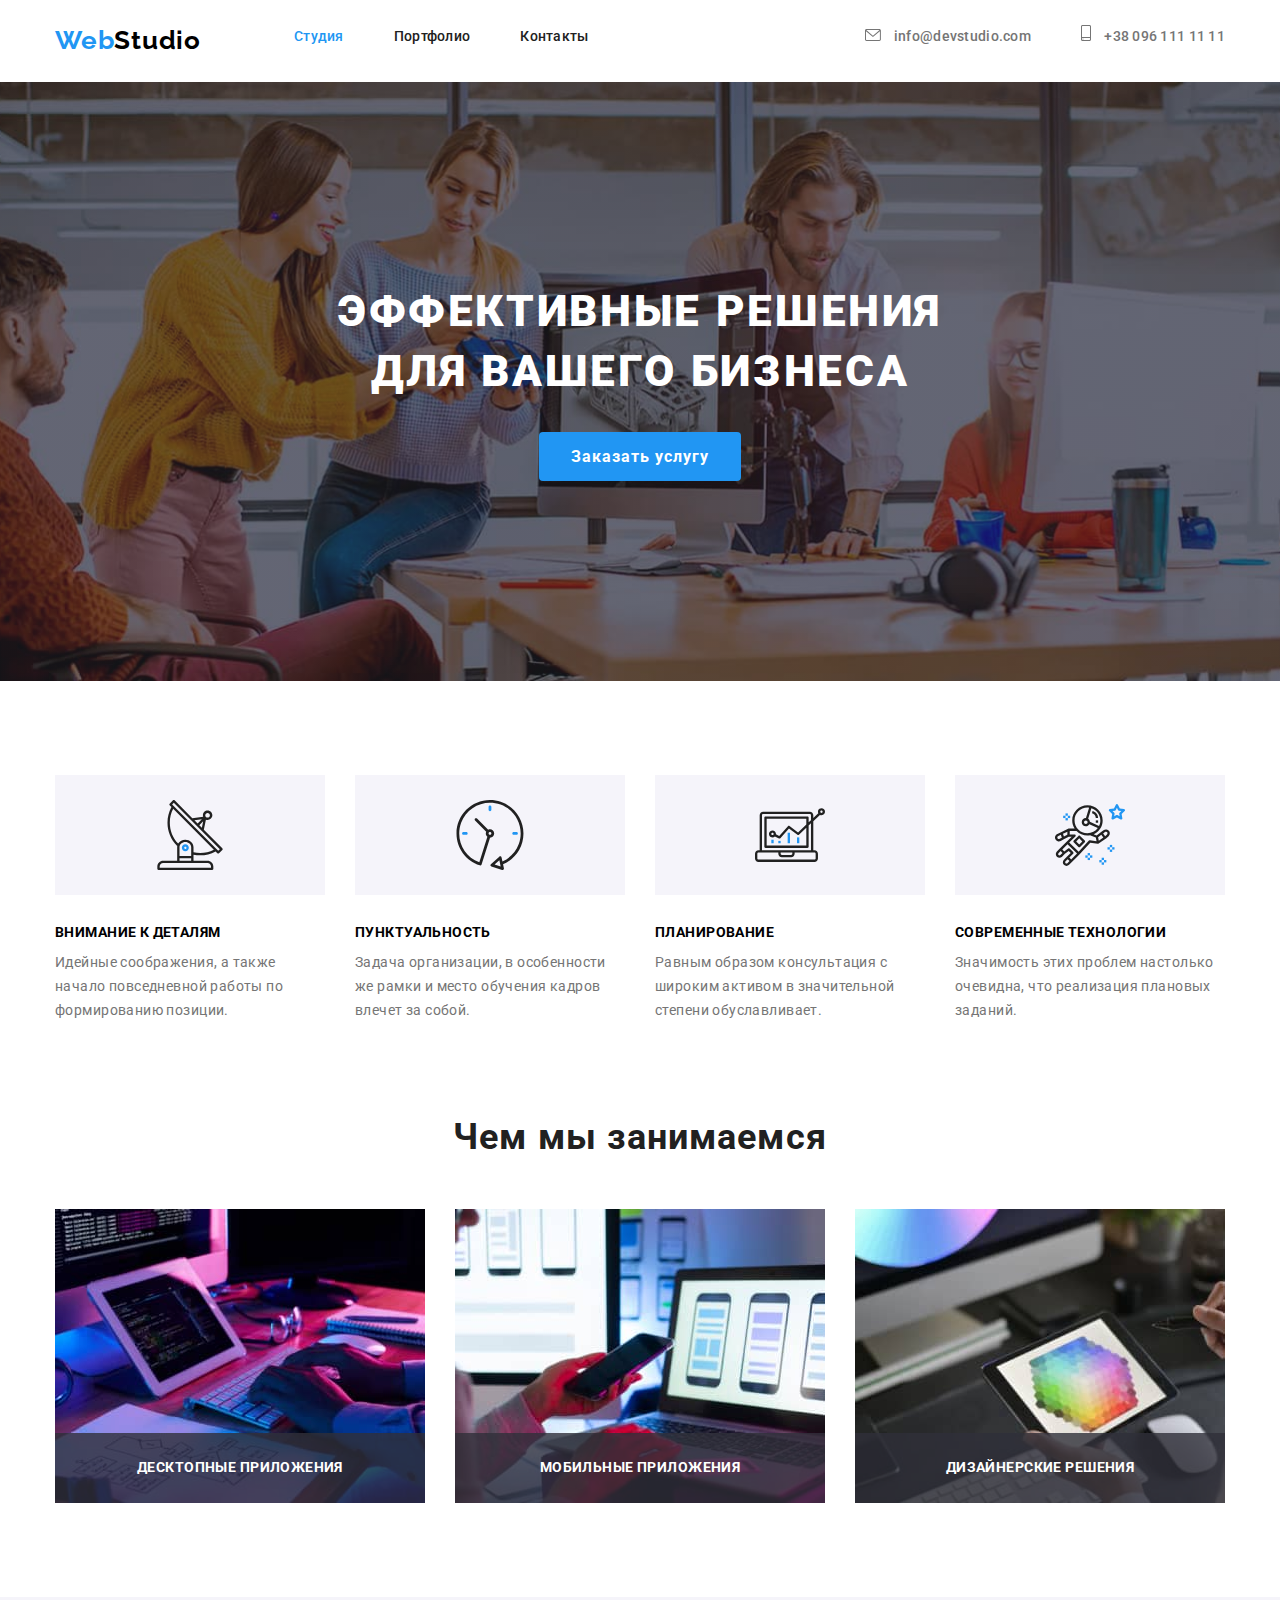
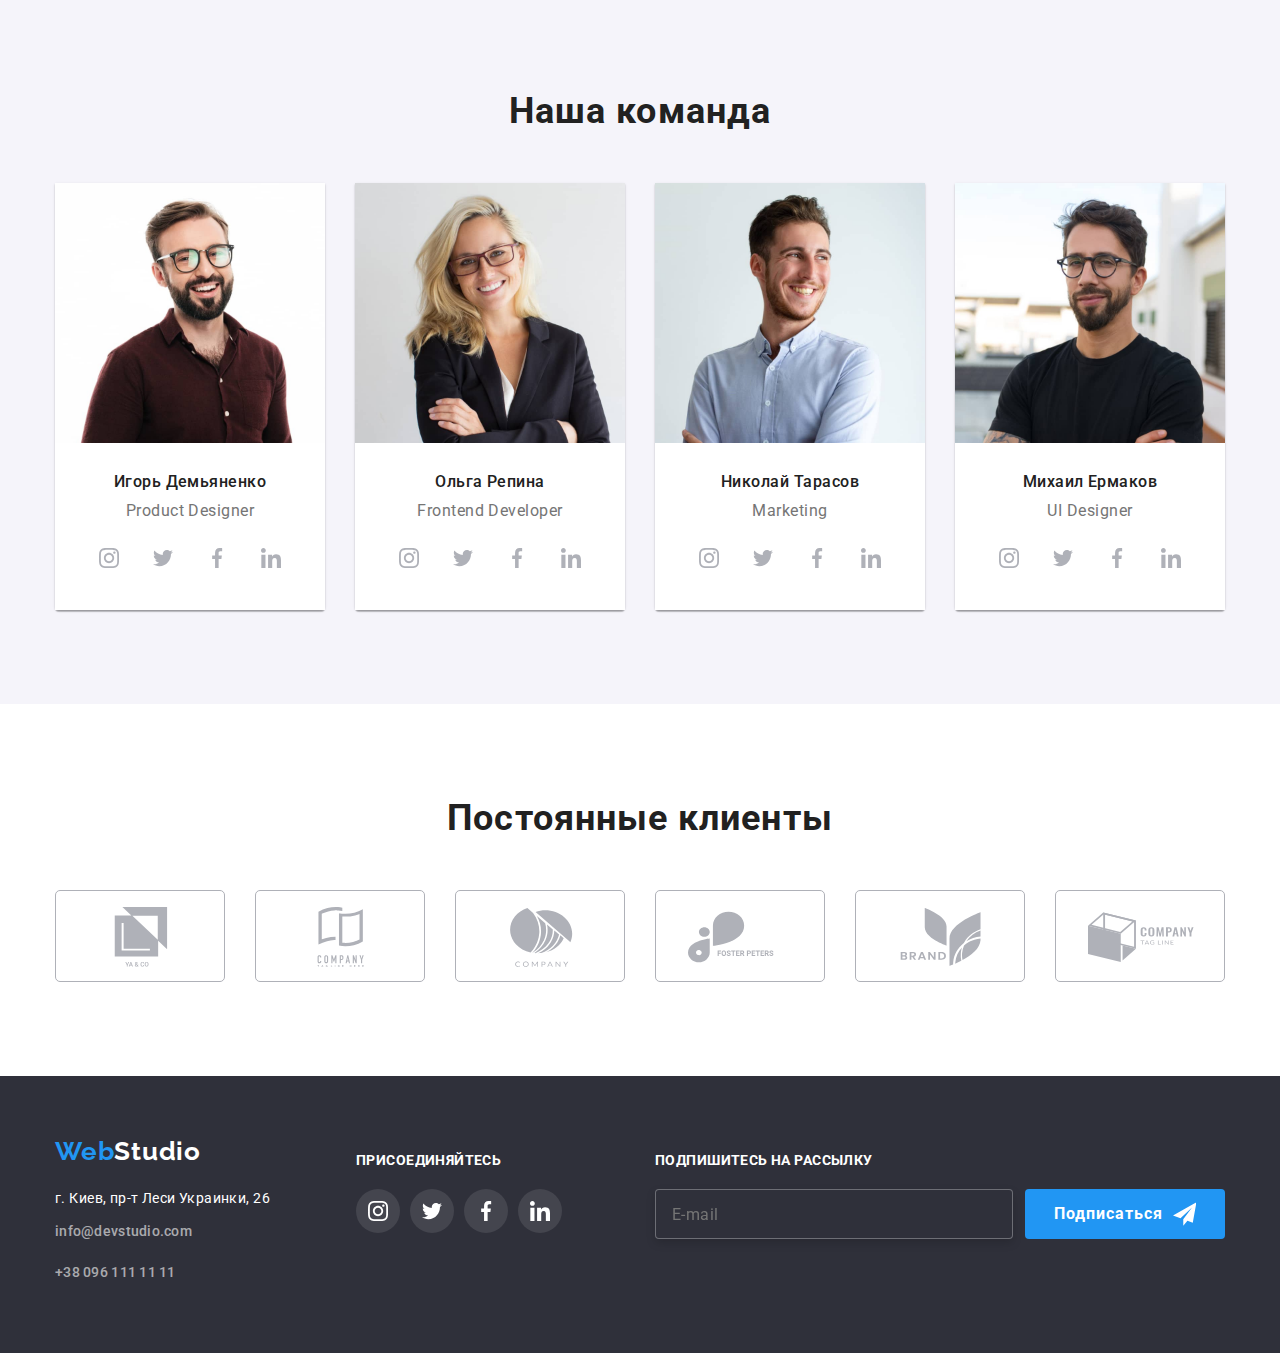
==== index.html @ 0e611347 "start" ====
<!DOCTYPE html>
<html lang="ru">
  <head>
    <meta charset="UTF-8" />
    <meta http-equiv="X-UA-Compatible" content="IE=edge" />
    <meta name="viewport" content="width=device-width, initial-scale=1.0" />
    <link rel="preconnect" href="https://fonts.googleapis.com" />
    <link rel="preconnect" href="https://fonts.gstatic.com" crossorigin />
    <link
      href="https://fonts.googleapis.com/css2?family=Raleway:wght@700&family=Roboto:wght@400;500;700;900&display=swap"
      rel="stylesheet"
    />
    <title>Главная</title>
    <link
      rel="stylesheet"
      href="https://cdnjs.cloudflare.com/ajax/libs/modern-normalize/1.0.0/modern-normalize.min.css"
    />
    <link rel="stylesheet" href="./css/styles.css" />
  </head>
  <body class="body">
    <header class="header">
      <div class="container header_container">
        <a class="logo" lang="en" href="./index.html"
          ><span class="blue_logo">Web</span>Studio</a
        >

        <nav>
          <!-- Навигация -->
          <ul class="site_nav list">
            <li class="header_item">
              <a href="./index.html" class="link current">Студия</a>
            </li>
            <li class="header_item">
              <a href="./portfolio.html" class="link">Портфолио</a>
            </li>
            <li class="header_item"><a href="" class="link">Контакты</a></li>
          </ul>
        </nav>
        <div class="header_contacts">
          <ul class="site_nav list">
            <li class="header_mail">
              <a href="mailto:info@devstudio.com" class="link contacts_center">
                <svg class="header_mail_icon">
                  <use href="./images/sprite.svg#icon-mail"></use>
                </svg>
                info@devstudio.com</a
              >
            </li>
            <li class="header_tel">
              <a href="tel:+380961111111" class="link contacts_center">
                <svg class="header_tel_icon">
                  <use href="./images/sprite.svg#icon-tel"></use>
                </svg>
                +38 096 111 11 11</a
              >
            </li>
          </ul>
        </div>
      </div>
    </header>
    <main>
      <!-- Герой  -->

      <section class="hero">
        <div class="container hero_container">
          <h1 class="hero_header">Эффективные решения для вашего бизнеса</h1>
          <button type="button" class="button" data-modal-open>
            Заказать услугу
          </button>
        </div>
      </section>

      <!-- Особенности  -->

      <section class="features">
        <div class="container">
          <h2 class="visually-hidden">Особенности</h2>
          <ul class="list feautures_list">
            <li class="feautures_item">
              <div class="feauture_icon_container">
                <svg class="feauture_icon">
                  <use href="./images/sprite.svg#icon-antenna-1"></use>
                </svg>
              </div>
              <h3 class="header3 features_header">Внимание к деталям</h3>
              <p class="features_desc">
                Идейные соображения, а также начало повседневной работы по
                формированию позиции.
              </p>
            </li>
            <li class="feautures_item">
              <div class="feauture_icon_container">
                <svg class="feauture_icon">
                  <use href="./images/sprite.svg#icon-clock-1"></use>
                </svg>
              </div>
              <h3 class="header3 features_header">Пунктуальность</h3>
              <p class="features_desc">
                Задача организации, в особенности же рамки и место обучения
                кадров влечет за собой.
              </p>
            </li>
            <li class="feautures_item">
              <div class="feauture_icon_container">
                <svg class="feauture_icon">
                  <use href="./images/sprite.svg#icon-diagram-1"></use>
                </svg>
              </div>
              <h3 class="header3 features_header">Планирование</h3>
              <p class="features_desc">
                Равным образом консультация с широким активом в значительной
                степени обуславливает.
              </p>
            </li>
            <li class="feautures_item">
              <div class="feauture_icon_container">
                <svg class="feauture_icon">
                  <use href="./images/sprite.svg#icon-astronaut-1"></use>
                </svg>
              </div>
              <h3 class="header3 features_header">Современные технологии</h3>
              <p class="features_desc">
                Значимость этих проблем настолько очевидна, что реализация
                плановых заданий.
              </p>
            </li>
          </ul>
        </div>
      </section>

      <!-- Услуги  -->

      <section class="services">
        <div class="container">
          <h2 class="header2">Чем мы занимаемся</h2>
          <ul class="list services_list">
            <li class="services_item">
              <img
                src="./images/service01.jpg"
                alt="Услуга 1"
                width="370"
                height="294"
              />
              <div class="service_block">
                <p class="header3">Десктопные приложения</p>
              </div>
            </li>
            <li class="services_item">
              <img
                src="./images/service02.jpg"
                alt="Услуга 2"
                width="370"
                height="294"
              />
              <div class="service_block">
                <p class="header3">Мобильные приложения</p>
              </div>
            </li>
            <li class="services_item">
              <img
                src="./images/service03.jpg"
                alt="Услуга 3"
                width="370"
                height="294"
              />
              <div class="service_block">
                <p class="header3">Дизайнерские решения</p>
              </div>
            </li>
          </ul>
        </div>
      </section>

      <!-- Команда  -->

      <section class="team">
        <div class="container team_section">
          <h2 class="header2">Наша команда</h2>
          <ul class="list team_list">
            <li class="team_list_item">
              <img
                src="./images/teamate01.jpg"
                alt="Teamate 1"
                width="270"
                height="260"
              />
              <div class="team_text">
                <h3 class="team_header">Игорь Демьяненко</h3>
                <p class="team_position">Product Designer</p>
                <ul class="social_list list">
                  <li class="social_item">
                    <a href="" class="social_link link">
                      <svg class="social_icon">
                        <use href="./images/sprite.svg#icon-instagram"></use>
                      </svg>
                    </a>
                  </li>
                  <li class="social_item">
                    <a href="" class="social_link link">
                      <svg class="social_icon">
                        <use href="./images/sprite.svg#icon-twitter"></use>
                      </svg>
                    </a>
                  </li>
                  <li class="social_item">
                    <a href="" class="social_link link">
                      <svg class="social_icon">
                        <use href="./images/sprite.svg#icon-facebook"></use>
                      </svg>
                    </a>
                  </li>
                  <li class="social_item">
                    <a href="" class="social_link link">
                      <svg class="social_icon">
                        <use href="./images/sprite.svg#icon-linkedin"></use>
                      </svg>
                    </a>
                  </li>
                </ul>
              </div>
            </li>
            <li class="team_list_item">
              <img
                src="./images/teamate02.jpg"
                alt="Teamate 2"
                width="270"
                height="260"
              />
              <div class="team_text">
                <h3 class="team_header">Ольга Репина</h3>
                <p class="team_position">Frontend Developer</p>
                <ul class="social_list list">
                  <li class="social_item">
                    <a href="" class="social_link link">
                      <svg class="social_icon">
                        <use href="./images/sprite.svg#icon-instagram"></use>
                      </svg>
                    </a>
                  </li>
                  <li class="social_item">
                    <a href="" class="social_link link">
                      <svg class="social_icon">
                        <use href="./images/sprite.svg#icon-twitter"></use>
                      </svg>
                    </a>
                  </li>
                  <li class="social_item">
                    <a href="" class="social_link link">
                      <svg class="social_icon">
                        <use href="./images/sprite.svg#icon-facebook"></use>
                      </svg>
                    </a>
                  </li>
                  <li class="social_item">
                    <a href="" class="social_link link">
                      <svg class="social_icon">
                        <use href="./images/sprite.svg#icon-linkedin"></use>
                      </svg>
                    </a>
                  </li>
                </ul>
              </div>
            </li>
            <li class="team_list_item">
              <img
                src="./images/teamate03.jpg"
                alt="Teamate 3"
                width="270"
                height="260"
              />
              <div class="team_text">
                <h3 class="team_header">Николай Тарасов</h3>
                <p class="team_position">Marketing</p>
                <ul class="social_list list">
                  <li class="social_item">
                    <a href="" class="social_link link">
                      <svg class="social_icon">
                        <use href="./images/sprite.svg#icon-instagram"></use>
                      </svg>
                    </a>
                  </li>
                  <li class="social_item">
                    <a href="" class="social_link link">
                      <svg class="social_icon">
                        <use href="./images/sprite.svg#icon-twitter"></use>
                      </svg>
                    </a>
                  </li>
                  <li class="social_item">
                    <a href="" class="social_link link">
                      <svg class="social_icon">
                        <use href="./images/sprite.svg#icon-facebook"></use>
                      </svg>
                    </a>
                  </li>
                  <li class="social_item">
                    <a href="" class="social_link link">
                      <svg class="social_icon">
                        <use href="./images/sprite.svg#icon-linkedin"></use>
                      </svg>
                    </a>
                  </li>
                </ul>
              </div>
            </li>
            <li class="team_list_item">
              <img
                src="./images/teamate04.jpg"
                alt="Teamate 4"
                width="270"
                height="260"
              />
              <div class="team_text">
                <h3 class="team_header">Михаил Ермаков</h3>
                <p class="team_position">UI Designer</p>
                <ul class="social_list list">
                  <li class="social_item">
                    <a href="" class="social_link link">
                      <svg class="social_icon">
                        <use href="./images/sprite.svg#icon-instagram"></use>
                      </svg>
                    </a>
                  </li>
                  <li class="social_item">
                    <a href="" class="social_link link">
                      <svg class="social_icon">
                        <use href="./images/sprite.svg#icon-twitter"></use>
                      </svg>
                    </a>
                  </li>
                  <li class="social_item">
                    <a href="" class="social_link link">
                      <svg class="social_icon">
                        <use href="./images/sprite.svg#icon-facebook"></use>
                      </svg>
                    </a>
                  </li>
                  <li class="social_item">
                    <a href="" class="social_link link">
                      <svg class="social_icon">
                        <use href="./images/sprite.svg#icon-linkedin"></use>
                      </svg>
                    </a>
                  </li>
                </ul>
              </div>
            </li>
          </ul>
        </div>
      </section>

      <!-- Постоянные клиенты  -->

      <section class="clients">
        <div class="container">
          <h2 class="header2">Постоянные клиенты</h2>
          <ul class="list clients_list">
            <li class="clients_item">
              <button class="client_button" type="button">
                <svg class="client_icon" width="106px" height="60px">
                  <use href="./images/sprite.svg#icon-company01"></use>
                </svg>
              </button>
            </li>
            <li class="clients_item">
              <button class="client_button">
                <svg class="client_icon" width="106px" height="60px">
                  <use href="./images/sprite.svg#icon-company02"></use>
                </svg>
              </button>
            </li>
            <li class="clients_item">
              <button class="client_button">
                <svg class="client_icon" width="106px" height="60px">
                  <use href="./images/sprite.svg#icon-company03"></use>
                </svg>
              </button>
            </li>
            <li class="clients_item">
              <button class="client_button">
                <svg class="client_icon" width="106px" height="60px">
                  <use href="./images/sprite.svg#icon-company04"></use>
                </svg>
              </button>
            </li>
            <li class="clients_item">
              <button class="client_button">
                <svg class="client_icon" width="106px" height="60px">
                  <use href="./images/sprite.svg#icon-company05"></use>
                </svg>
              </button>
            </li>
            <li class="clients_item">
              <button class="client_button">
                <svg class="client_icon" width="106px" height="60px">
                  <use href="./images/sprite.svg#icon-company06"></use>
                </svg>
              </button>
            </li>
          </ul>
        </div>
      </section>
    </main>

    <!-- Подвал -->

    <footer class="site_footer">
      <div class="container">
        <div class="footer_contacts">
          <a class="logo" lang="en" href="./index.html"
            ><span class="blue_logo">Web</span>Studio</a
          >
          <address>
            <p class="address">г. Киев, пр-т Леси Украинки, 26</p>
          </address>
          <ul class="site_nav list footer_contacts">
            <li class="footer_contacts_item">
              <a href="mailto:info@devstudio.com" class="link"
                >info@devstudio.com</a
              >
            </li>
            <li>
              <a href="tel:+380961111111" class="link">+38 096 111 11 11</a>
            </li>
          </ul>
        </div>
        <div class="social_footer">
          <p class="header3">присоединяйтесь</p>
          <ul class="social_list list">
            <li class="social_item">
              <a href="" class="social_link link">
                <svg class="social_icon">
                  <use href="./images/sprite.svg#icon-instagram"></use>
                </svg>
              </a>
            </li>
            <li class="social_item">
              <a href="" class="social_link link">
                <svg class="social_icon">
                  <use href="./images/sprite.svg#icon-twitter"></use>
                </svg>
              </a>
            </li>
            <li class="social_item">
              <a href="" class="social_link link">
                <svg class="social_icon">
                  <use href="./images/sprite.svg#icon-facebook"></use>
                </svg>
              </a>
            </li>
            <li class="social_item">
              <a href="" class="social_link link">
                <svg class="social_icon">
                  <use href="./images/sprite.svg#icon-linkedin"></use>
                </svg>
              </a>
            </li>
          </ul>
        </div>
        <div class="subscribe">
          <p class="header3">Подпишитесь на рассылку</p>
          <form class="subscribe_mail">
            <label for="subscribe_mail"></label>
            <input
              class="subscribe_input"
              type="email"
              name="email"
              id="subscribe_mail"
              placeholder="E-mail"
            />
            <button type="submit" class="button subscribe_button">
              Подписаться
              <svg class="subscribe_mail_icon">
                <use href="./images/sprite.svg#icon-send"></use>
              </svg>
            </button>
          </form>
        </div>
      </div>
    </footer>
    <div class="backdrop is-hidden" data-modal>
      <div class="modal">
        <button type="button" class="modal_close" data-modal-close>
          <svg class="modal_close_icon">
            <use href="./images/sprite.svg#icon-close"></use>
          </svg>
        </button>
        <p class="order_form_header">Оставьте свои данные, мы вам перезвоним</p>
        <form action="#" class="order_form">
          <label>
            <p class="order_input_text">Иия</p>
            <span class="input_wrapper">
              <input type="text" name="user_name" class="form_input" />
              <svg class="input_icon">
                <use href="./images/sprite.svg#icon-user-name"></use>
              </svg>
            </span>
          </label>
          <label>
            <p class="order_input_text">Телефон</p>
            <span class="input_wrapper">
              <input type="tel" name="user_tel" class="form_input" />
              <svg class="input_icon">
                <use href="./images/sprite.svg#icon-user-tel"></use>
              </svg>
            </span>
          </label>
          <label>
            <p class="order_input_text">Почта</p>
            <span class="input_wrapper">
              <input type="email" name="user_mail" class="form_input" />
              <svg class="input_icon">
                <use href="./images/sprite.svg#icon-user-mail"></use>
              </svg>
            </span>
          </label>
          <label>
            <p class="order_input_text">Комментарий</p>
            <textarea
              class="order_comment"
              name="order_comment"
              placeholder="Введите текст"
            ></textarea>
          </label>
          <label class="checkbox_text">
            <input
              type="checkbox"
              name="agreement"
              class="order_checkbox visually-hidden"
            />
            <span class="custom_checkbox">
              <svg class="checkbox_icon">
                <use href="./images/sprite.svg#icon-checkbox"></use>
              </svg>
            </span>
            Соглашаюсь с рассылкой и принимаю&nbsp;
            <a class="agreement_link" href="">Условия договора</a>
          </label>
          <button type="submit" class="button">Отправить</button>
        </form>
      </div>
    </div>
    <script src="./js/modal.js"></script>
  </body>
</html>
---- css/styles.css ----
:root {
  --white: #fff;
  --black: #000;
  --grey: #757575;
  --icon_grey: #afb1b8;
  --blue: #2196f3;
  --dark_bg: #2f303a;
  --dark_text: #212121;
  --button_grey: #f5f4fa;
}

p,
h1,
h2,
h3 {
  margin: 0;
}

ul {
  margin: 0;
  padding-left: 0;
}

img {
  display: block;
  max-width: 100%;
  height: auto;
}

/* common */

.body {
  color: var(--grey);
  font-family: roboto;
  font-size: 14px;
  font-weight: 400;
}

.list {
  list-style: none;
}

.visually-hidden {
  position: absolute;
  width: 1px;
  height: 1px;
  margin: -1px;
  padding: 0;
  overflow: hidden;
  border: 0;
  clip: rect(0 0 0 0);
}

.container {
  margin: 0 auto;
  padding-left: 15px;
  padding-right: 15px;
  width: 1200px;
  box-sizing: border-box;
}

/* header */

.logo {
  color: var(--black);
  font-family: raleway;
  font-size: 26px;
  font-weight: 700;
  text-decoration: none;
  font-style: normal;
  line-height: 1.19;
  letter-spacing: 0.03em;
  margin-right: 93px;
  /* margin-bottom: 25px; */
}

.blue_logo {
  color: var(--blue);
}

.header {
  display: flex;
}

.header_border {
  border-bottom: 1px solid #ececec;
}

.header_container {
  padding-top: 25px;
  display: flex;
  align-items: center;
  padding-left: 15px;
  padding-right: 15px;
  padding-bottom: 25px;
}

.header_item:not(:last-child) {
  margin-right: 50px;
}

.header_contacts {
  margin-left: auto;
  /* margin-bottom: 32px; */
}

.contacts_center {
  display: flex;
  align-items: center;
}

.header_mail {
  margin-right: 50px;
}

.header_mail_icon {
  display: inline-block;
  content: "";
  width: 16px;
  height: 12px;
  fill: currentColor;
  margin-right: 10px;
}

.header_tel_icon {
  display: inline-block;
  content: "";
  width: 10px;
  height: 16px;
  fill: currentColor;
  margin-right: 10px;
}

.site_nav {
  font-style: normal;
  font-weight: 500;
  font-size: 14px;
  line-height: 1.71;
  letter-spacing: 0.02em;
  display: flex;
}

.link {
  display: inline-block;
  overflow: hidden;
  transition: color 250ms cubic-bezier(0.4, 0, 0.2, 1);
}

.site_nav .link {
  color: var(--dark_text);
  text-decoration: none;
}

.header_contacts .link {
  color: var(--grey);
}

.site_nav .link:hover,
.site_nav .link:focus {
  color: var(--blue);
}

.site_nav .link.current {
  display: flex;
  flex-direction: column;
  align-items: center;
  color: var(--blue);
}

.link.current::after {
  position: relative;
  display: block;
  content: "";
  width: 100%;
  height: 4px;
  top: 28px;
  background-color: #2196f3;
  border-radius: 2px;
}

.hero_header {
  text-transform: uppercase;
  font-family: Roboto;
  font-style: normal;
  font-weight: 900;
  font-size: 44px;
  line-height: 1.36;
  letter-spacing: 0.06em;
  margin-bottom: 30px;
}

.header2 {
  color: var(--dark_text);
  font-style: normal;
  font-weight: 700;
  font-size: 36px;
  line-height: 1.16;
  text-align: center;
  letter-spacing: 0.03em;
  margin-bottom: 50px;
}

/* hero section */

.hero {
  background-image: linear-gradient(
      rgba(47, 48, 58, 0.4),
      rgba(47, 48, 58, 0.4)
    ),
    url(../images/hero_bg.jpg);
  background-repeat: no-repeat;
  background-position: center;
  background-size: cover;
  background-color: var(--dark_bg);
  margin-left: auto;
  margin-right: auto;
  max-width: 1600px;
  color: var(--white);
  padding-top: 200px;
  padding-bottom: 200px;
  text-align: center;
}

.hero_container {
  margin: 0 auto;
  max-width: 696px;
}

.button {
  padding: 10px 32px;
  font-style: normal;
  font-size: 16px;
  line-height: 1.87;
  text-align: center;
  letter-spacing: 0.06em;
  color: var(--white);
  background-color: var(--blue);
  font-weight: 700;
  cursor: pointer;
  border-radius: 4px;
  border-width: 0;
}

/* features section*/

.features {
  padding-top: 94px;
  min-width: 1170px;
  text-align: left;
  margin: 0 auto;
}

.features_header {
  margin-bottom: 10px;
}

.feautures_list {
  display: flex;
  margin-left: -30px;
}

.feauture_icon_container {
  display: flex;
  justify-content: center;
  align-items: center;
  width: 270px;
  height: 120px;
  margin-bottom: 30px;
  background-color: var(--button_grey);
}

.feauture_icon {
  width: 70px;
  height: 70px;
}

.feautures_item {
  flex-basis: calc(100% / 4 * 30px);
  margin-left: 30px;
}

.header3 {
  color: var(--black);
  font-weight: 700;
  text-transform: uppercase;
  font-style: normal;
  font-size: 14px;
  line-height: 1.14;
  letter-spacing: 0.03em;
}

.features_desc {
  font-style: normal;
  font-weight: normal;
  font-size: 14px;
  line-height: 1.71;
  letter-spacing: 0.03em;
  max-width: 270px;
}

/* services */

.services {
  padding-top: 94px;
  padding-bottom: 94px;
}

.services_list {
  display: flex;
}

.services_item {
  position: relative;
}

.services_item:not(:last-child) {
  margin-right: 30px;
}

.service_block {
  width: 370px;
  height: 70px;
  background: rgba(47, 48, 58, 0.8);
  display: flex;
  justify-content: center;
  align-items: center;
  mix-blend-mode: normal;
  position: absolute;
  bottom: 0px;
}

.service_block .header3 {
  color: var(--white);
}

/* team section */

.team {
  color: var(--grey);
  background-color: #f5f4fa;
  font-size: 16px;
  padding-top: 94px;
  padding-bottom: 94px;
}

/* .team_section {
} */

.team_list {
  display: flex;
  margin-right: -30px;
}

.team_list_item {
  width: calc((100% - 120px) / 4);
  box-shadow: 0px 1px 3px rgba(0, 0, 0, 0.12), 0px 1px 1px rgba(0, 0, 0, 0.14),
    0px 2px 1px rgba(0, 0, 0, 0.2);
  border-radius: 0px 0px 4px 4px;
}

.team_list_item:not(:last-child) {
  margin-right: 30px;
}

.team_header {
  color: var(--dark_text);
  text-transform: none;
  font-style: normal;
  font-weight: 500;
  font-size: 16px;
  line-height: 1.18;
  text-align: center;
  letter-spacing: 0.03em;
  margin-bottom: 10px;
}

.team_position {
  color: var(--grey);
  font-style: normal;
  font-weight: 400;
  font-size: 16px;
  line-height: 1.18;
  text-align: center;
  letter-spacing: 0.03em;
  margin-bottom: 16px;
}

.team .header3 {
  color: var(--dark_text);
  text-transform: none;
  font-size: 16px;
}

.team_text {
  padding: 30px;
  background: var(--white);
}

.social_list {
  display: flex;
  justify-content: center;
}

.social_item {
  width: 44px;
  height: 44px;
}

.social_item + .social_item {
  margin-left: 10px;
}

.social_link {
  display: flex;
  align-items: center;
  justify-content: center;
  width: 100%;
  height: 100%;
  border-radius: 50%;
  background: var(--white);
  transition: fill 250ms cubic-bezier(0.4, 0, 0.2, 1),
    background 250ms cubic-bezier(0.4, 0, 0.2, 1);
}

.social_link:hover,
.social_link:focus {
  background: var(--blue);
}

.social_link:hover .social_icon,
.social_link:focus .social_icon {
  fill: var(--white);
}

.social_icon {
  fill: var(--icon_grey);
  width: 20px;
  height: 20px;
  transition: fill 250ms cubic-bezier(0.4, 0, 0.2, 1);
}

/* clients section */

.clients {
  padding-top: 94px;
  padding-bottom: 94px;
}

.client_button {
  padding: 16px 32px;
  width: 170px;
  height: 92px;
  border: 1px solid #afb1b8;
  border-radius: 5px;
  fill: var(--icon_grey);
  background-color: var(--white);
  cursor: pointer;
  transition: fill 250ms cubic-bezier(0.4, 0, 0.2, 1),
    border 250ms cubic-bezier(0.4, 0, 0.2, 1);
}

.client_icon {
  display: flex;
  justify-content: center;
  align-items: center;
}

.client_button:hover,
.client_button:focus {
  fill: var(--blue);
  border: 1px solid var(--blue);
}

.clients_list {
  display: flex;
}

.clients_item:not(:last-child) {
  padding-right: 30px;
}

/* footer section */

.site_footer {
  background-color: var(--dark_bg);
  color: var(--white);
  padding-top: 60px;
  padding-bottom: 60px;
}

.site_footer .container {
  display: flex;
}

.social_footer .header3 {
  display: block;
  padding-top: 17px;
  color: var(--white);
  margin-bottom: 20px;
}

.footer_contacts {
  display: block;
  width: 231px;
  margin-right: 70px;
}

.social_footer {
  width: 206px;
  margin-right: 93px;
}

.social_footer .social_link {
  background: rgba(255, 255, 255, 0.1);
  transition: background 250ms cubic-bezier(0.4, 0, 0.2, 1);
}

.social_footer .social_icon {
  fill: var(--white);
}

.social_footer .social_link:hover,
.social_footer .social_link:focus {
  background: var(--blue);
}

.footer_contacts_item {
  margin-bottom: 9px;
}

.site_footer .logo {
  color: var(--white);
}

.site_footer .link {
  color: rgba(255, 255, 255, 0.6);
  text-decoration: none;
}

.address {
  margin-top: 20px;
  margin-bottom: 9px;
  font-style: normal;
  font-weight: 400;
  font-size: 14px;
  line-height: 1.71;
  letter-spacing: 0.03em;
}

.subscribe_mail {
  display: flex;
  justify-content: center;
}

.subscribe .header3 {
  display: block;
  padding-top: 17px;
  color: var(--white);
  margin-bottom: 20px;
}

.subscribe_input {
  width: 358px;
  height: 50px;
  border: 1px solid rgba(255, 255, 255, 0.3);
  box-sizing: border-box;
  filter: drop-shadow(0px 4px 4px rgba(0, 0, 0, 0.15));
  border-radius: 4px;
  margin-right: 12px;
  background-color: var(--dark_bg);
  padding: 16px;
  font-family: Roboto;
  font-style: normal;
  font-weight: normal;
  font-size: 16px;
  line-height: 1.25;
  letter-spacing: 0.03em;
  color: rgba(255, 255, 255, 0.6);
}

.subscribe_button {
  width: 200px;
  height: 50px;
  display: flex;
  align-items: center;
  padding: 10px 29px;
  font-family: Roboto;
}

.subscribe_mail_icon {
  content: "";
  width: 24px;
  height: 24px;
  fill: currentColor;
  margin-left: 10px;
}

/* portfolio page */

.portfolio {
  padding-top: 94px;
  padding-bottom: 94px;
}

.port_buttons {
  display: flex;
  justify-content: center;
  margin-bottom: 50px;
}

.port_buttons_item:not(:last-child) {
  margin-right: 8px;
}

.port_button {
  color: var(--dark_text);
  background-color: var(--button_grey);
  font-family: Roboto;
  font-style: normal;
  font-weight: 500;
  font-size: 16px;
  line-height: 1.62;
  text-align: center;
  letter-spacing: 0.03em;
  cursor: pointer;
  border: 0px;
  border-radius: 4px;
  padding: 6px 22px 6px 22px;
  transition: box-shadow 250ms cubic-bezier(0.4, 0, 0.2, 1),
    background-color 250ms cubic-bezier(0.4, 0, 0.2, 1);
}

.port_button.current {
  color: var(--white);
  background-color: var(--blue);
}

.port_button:hover,
.port_button:focus {
  box-shadow: 0px 3px 1px rgba(0, 0, 0, 0.1), 0px 1px 2px rgba(0, 0, 0, 0.08),
    0px 2px 2px rgba(0, 0, 0, 0.12);
  cursor: pointer;
  color: var(--white);
  background-color: var(--blue);
}

.gal_list {
  display: flex;
  flex-wrap: wrap;
  margin-left: -30px;
  margin-bottom: -30px;
}

.gal_list_item {
  box-sizing: border-box;
  margin-left: 30px;
  margin-bottom: 30px;
  flex-basis: calc((100% - 90px) / 3);
  border-left: 1px solid #eeeeee;
  border-right: 1px solid #eeeeee;
  border-bottom: 1px solid #eeeeee;
}

.gal_list_link {
  text-decoration: none;
  transition: box-shadow 250ms cubic-bezier(0.4, 0, 0.2, 1);
}

.gal_list_link:hover,
.gal_list_link:focus {
  transform: translatex(0);
  display: block;
  box-shadow: 0px 1px 1px rgba(0, 0, 0, 0.12), 0px 4px 4px rgba(0, 0, 0, 0.06),
    1px 4px 6px rgba(0, 0, 0, 0.16);
}

.gal_list_text {
  padding: 20px 24px;
}

.gal_header {
  font-style: normal;
  font-weight: 700;
  font-size: 16px;
  line-height: 2;
  letter-spacing: 0.03em;
  color: var(--dark_text);
}

.gal_sub_header {
  font-style: normal;
  font-weight: 400;
  font-size: 16px;
  line-height: 1.87;
  letter-spacing: 0.03em;
  color: var(--grey);
}

.gal_image {
  position: relative;
  overflow: hidden;
}

.gal_list_link:hover .gal_overlay,
.gal_list_link:focus .gal_overlay {
  transform: translatey(0);
}

.gal_overlay {
  position: absolute;
  top: 0;
  left: 0;
  width: 100%;
  height: 100%;
  padding: 63px 24px;
  background: rgba(33, 150, 243, 0.9);
  transform: translatey(100%);
  transition: transform 250ms ease;
}

.gal_overlay > p {
  color: var(--white);
  font-family: Roboto;
  font-style: normal;
  font-weight: normal;
  font-size: 18px;
  line-height: 1.56;
  letter-spacing: 0.03em;
}

.backdrop {
  position: fixed;
  width: 100vw;
  height: 100vh;
  background: rgba(0, 0, 0, 0.2);
  top: 0;
  display: flex;
  align-items: center;
  justify-content: center;
  transition: opacity 250ms cubic-bezier(0.4, 0, 0.2, 1),
    visibility 250ms cubic-bezier(0.4, 0, 0.2, 1);
}

.backdrop.is-hidden {
  opacity: 0;
  visibility: hidden;
  pointer-events: none;
}

.backdrop.is-hidden .modal {
  transform: scale(2);
}

.modal {
  position: relative;
  padding: 40px;
  width: 528px;
  min-height: 581px;
  background: var(--white);
  box-shadow: 0px 1px 3px rgba(0, 0, 0, 0.12), 0px 1px 1px rgba(0, 0, 0, 0.14),
    0px 2px 1px rgba(0, 0, 0, 0.2);
  border-radius: 4px;
  transform: scale(1);
  transition: transform 300ms ease;
}

.modal_close {
  position: absolute;
  right: 10px;
  top: 10px;
  background: #ffffff;
  border: 1px solid rgba(0, 0, 0, 0.1);
  border-radius: 50%;
  width: 30px;
  height: 30px;
  display: flex;
  justify-content: center;
  align-items: center;
  cursor: pointer;
  transition: fill 250ms cubic-bezier(0.4, 0, 0.2, 1);
}

.modal_close:hover {
  fill: var(--blue);
}

.modal_close_icon {
  content: "";
  width: 11px;
  height: 11px;
}

.order_form {
  padding-top: 12px;
}

.order_form_header {
  color: var(--dark_text);
  font-family: Roboto;
  font-style: normal;
  font-weight: 700;
  font-size: 20px;
  line-height: 1.15;
  text-align: center;
  letter-spacing: 0.03em;
}

.form_input {
  width: 100%;
  height: 40px;
  margin-bottom: 10px;
  border: 1px solid rgba(33, 33, 33, 0.2);
  box-sizing: border-box;
  border-radius: 4px;
  transition: border 250ms cubic-bezier(0.4, 0, 0.2, 1);
  padding-left: 42px;
  padding-right: 20px;
}

.order_input_text {
  margin-bottom: 4px;
  color: var(--grey);
  font-family: Roboto;
  font-style: normal;
  font-weight: normal;
  font-size: 12px;
  line-height: 1.16;
  letter-spacing: 0.01em;
}

.input_wrapper {
  display: block;
  position: relative;
}

.input_icon {
  width: 18px;
  height: 18px;
  position: absolute;
  left: 15px;
  top: 10px;
  transition: fill 250ms cubic-bezier(0.4, 0, 0.2, 1);
}

.order_comment {
  width: 448px;
  height: 120px;
  padding: 12px 16px;
  border: 1px solid rgba(33, 33, 33, 0.2);
  box-sizing: border-box;
  border-radius: 4px;
  resize: none;
  transition: border 250ms cubic-bezier(0.4, 0, 0.2, 1);
}

.checkbox_text {
  display: flex;
  align-items: center;
  justify-content: center;
  font-family: Roboto;
  font-style: normal;
  font-weight: normal;
  font-size: 14px;
  line-height: 1.71;
  letter-spacing: 0.03em;
  padding-top: 20px;
  margin-bottom: 30px;
}

.custom_checkbox {
  width: 15px;
  height: 15px;
  border: 1px solid var(--black);
  border-radius: 3px;
  margin-right: 7px;
  display: flex;
  align-items: center;
}

.checkbox_icon {
  fill: none;
}

.order_checkbox:checked + .custom_checkbox {
  background-color: var(--white);
  border: none;
  fill: var(--dark_bg);
  /* stroke: var(--white); */
  background-color: var(--blue);
}

.form_input:focus,
.order_comment:focus {
  outline: none;
  border: 1px solid #2196f3;
}

.form_input:focus + .input_icon {
  fill: var(--blue);
}

.agreement_link {
  text-decoration-line: underline;
  color: #2196f3;
}

.order_form .button {
  display: block;
  width: 200px;
  height: 50px;
  margin: 0 auto;
  transition: box-shadow 250ms cubic-bezier(0.4, 0, 0.2, 1);
}

.order_form .button:hover {
  background: #188ce8;
  box-shadow: 0px 4px 4px rgba(0, 0, 0, 0.15);
  border-radius: 4px;
}
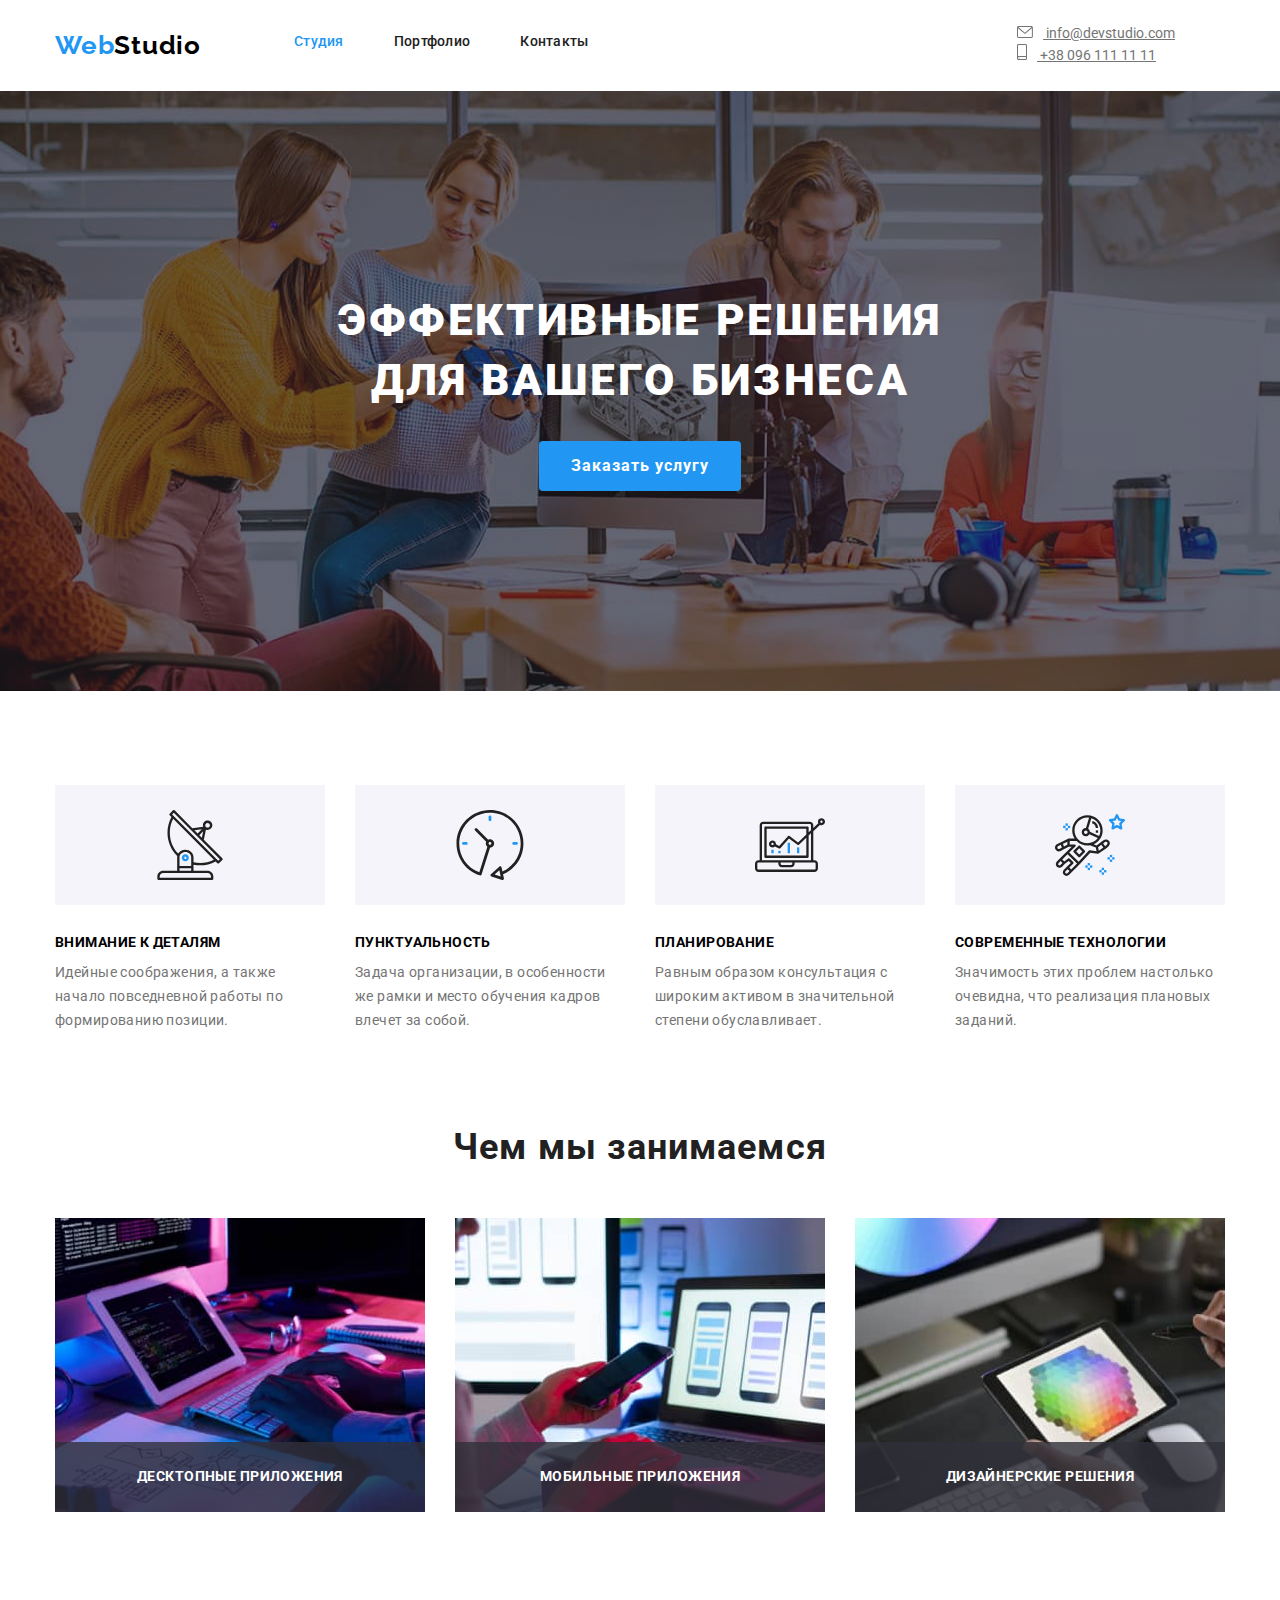
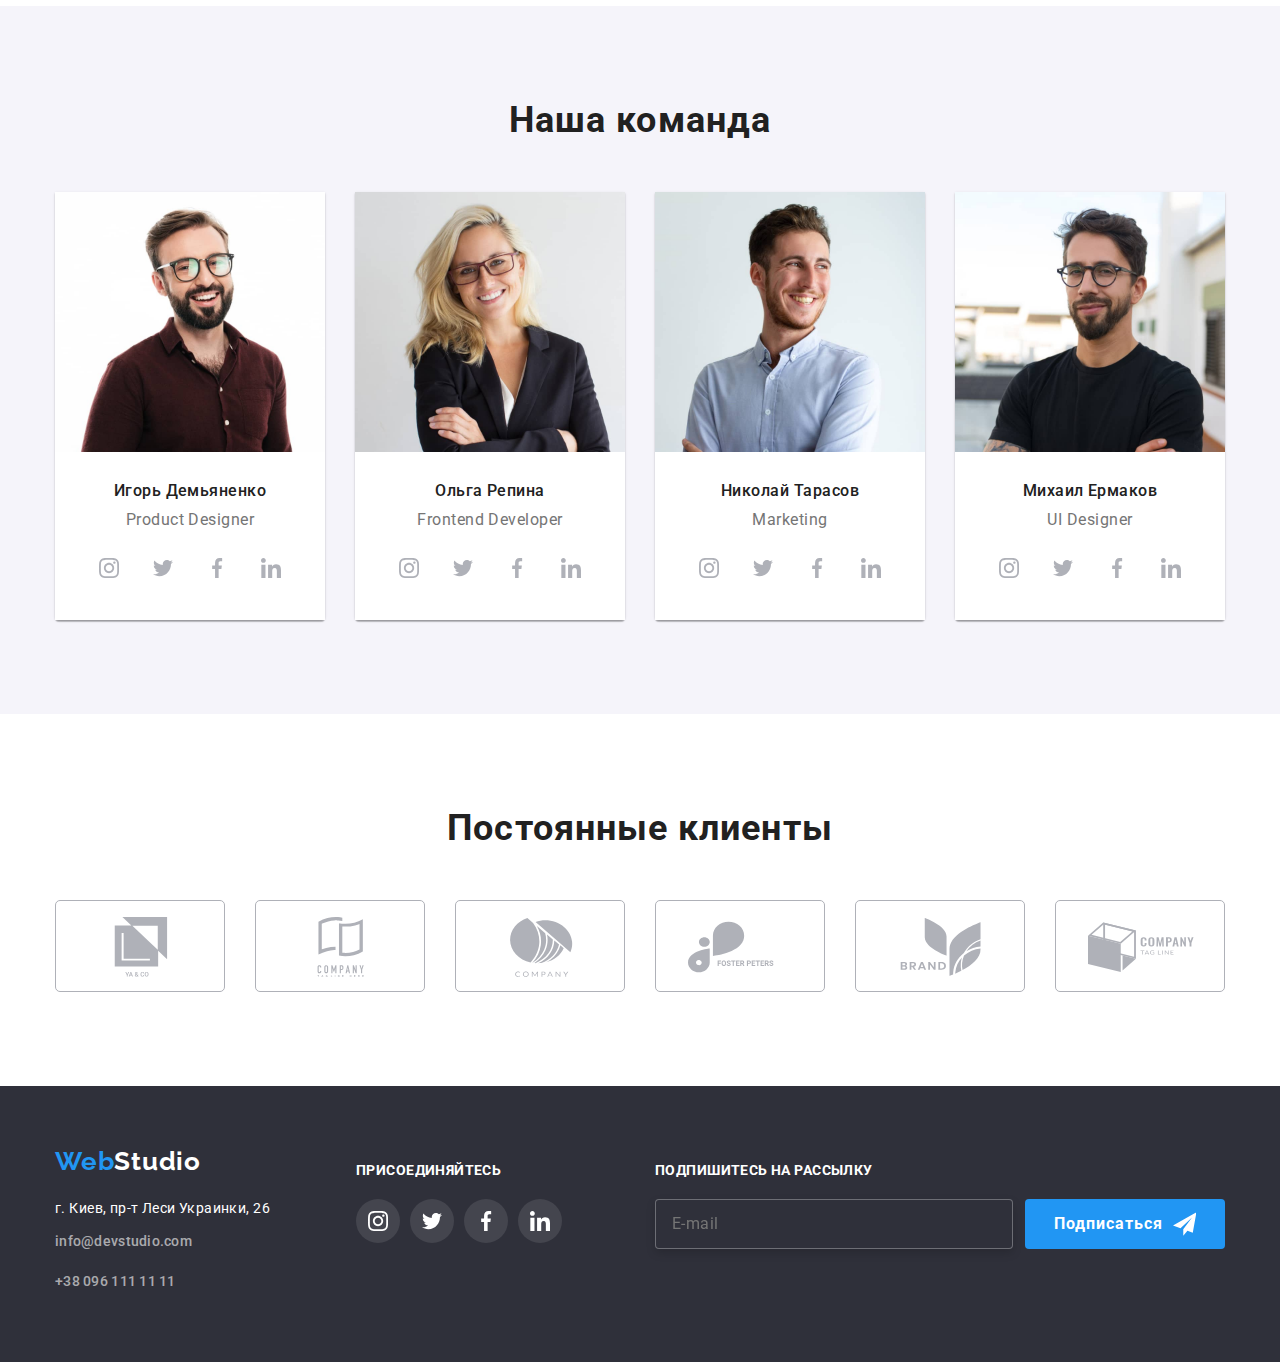
==== commit 77adc095: "saving" ====
--- a/index.html
+++ b/index.html
@@ -4,51 +4,52 @@
     <meta charset="UTF-8" />
     <meta http-equiv="X-UA-Compatible" content="IE=edge" />
     <meta name="viewport" content="width=device-width, initial-scale=1.0" />
+    <title>Главная</title>
     <link rel="preconnect" href="https://fonts.googleapis.com" />
     <link rel="preconnect" href="https://fonts.gstatic.com" crossorigin />
     <link
       href="https://fonts.googleapis.com/css2?family=Raleway:wght@700&family=Roboto:wght@400;500;700;900&display=swap"
       rel="stylesheet"
     />
-    <title>Главная</title>
     <link
       rel="stylesheet"
       href="https://cdnjs.cloudflare.com/ajax/libs/modern-normalize/1.0.0/modern-normalize.min.css"
     />
+    <link rel="stylesheet" href="./css/main.min.css" />
     <link rel="stylesheet" href="./css/styles.css" />
   </head>
   <body class="body">
     <header class="header">
-      <div class="container header_container">
+      <div class="container header-container">
         <a class="logo" lang="en" href="./index.html"
-          ><span class="blue_logo">Web</span>Studio</a
+          ><span class="logo_blue">Web</span>Studio</a
         >
 
         <nav>
           <!-- Навигация -->
+          <ul class="nav list">
+            <li class="nav__item">
+              <a href="./index.html" class="link current">Студия</a>
+            </li>
+            <li class="nav__item">
+              <a href="./portfolio.html" class="link">Портфолио</a>
+            </li>
+            <li class="nav__item"><a href="" class="link">Контакты</a></li>
+          </ul>
+        </nav>
+        <div class="contacts">
           <ul class="site_nav list">
-            <li class="header_item">
-              <a href="./index.html" class="link current">Студия</a>
-            </li>
-            <li class="header_item">
-              <a href="./portfolio.html" class="link">Портфолио</a>
-            </li>
-            <li class="header_item"><a href="" class="link">Контакты</a></li>
-          </ul>
-        </nav>
-        <div class="header_contacts">
-          <ul class="site_nav list">
-            <li class="header_mail">
-              <a href="mailto:info@devstudio.com" class="link contacts_center">
-                <svg class="header_mail_icon">
+            <li class="contacts__mail">
+              <a href="mailto:info@devstudio.com" class="link contacts-center">
+                <svg class="contacts__mail_icon">
                   <use href="./images/sprite.svg#icon-mail"></use>
                 </svg>
                 info@devstudio.com</a
               >
             </li>
-            <li class="header_tel">
-              <a href="tel:+380961111111" class="link contacts_center">
-                <svg class="header_tel_icon">
+            <li class="header__tel">
+              <a href="tel:+380961111111" class="link contacts-center">
+                <svg class="header__tel_icon">
                   <use href="./images/sprite.svg#icon-tel"></use>
                 </svg>
                 +38 096 111 11 11</a
@@ -62,8 +63,8 @@
       <!-- Герой  -->
 
       <section class="hero">
-        <div class="container hero_container">
-          <h1 class="hero_header">Эффективные решения для вашего бизнеса</h1>
+        <div class="container hero-container">
+          <h1 class="hero-header">Эффективные решения для вашего бизнеса</h1>
           <button type="button" class="button" data-modal-open>
             Заказать услугу
           </button>
@@ -75,51 +76,51 @@
       <section class="features">
         <div class="container">
           <h2 class="visually-hidden">Особенности</h2>
-          <ul class="list feautures_list">
-            <li class="feautures_item">
-              <div class="feauture_icon_container">
-                <svg class="feauture_icon">
+          <ul class="list feautures-list">
+            <li class="feautures-list__item">
+              <div class="feautures-list__container">
+                <svg class="feautures-list__icon">
                   <use href="./images/sprite.svg#icon-antenna-1"></use>
                 </svg>
               </div>
-              <h3 class="header3 features_header">Внимание к деталям</h3>
-              <p class="features_desc">
+              <h3 class="header3 features-header">Внимание к деталям</h3>
+              <p class="features-header_desc">
                 Идейные соображения, а также начало повседневной работы по
                 формированию позиции.
               </p>
             </li>
-            <li class="feautures_item">
-              <div class="feauture_icon_container">
-                <svg class="feauture_icon">
+            <li class="feautures-list__item">
+              <div class="feautures-list__container">
+                <svg class="feautures-list__icon">
                   <use href="./images/sprite.svg#icon-clock-1"></use>
                 </svg>
               </div>
-              <h3 class="header3 features_header">Пунктуальность</h3>
-              <p class="features_desc">
+              <h3 class="header3 features-header">Пунктуальность</h3>
+              <p class="features-header_desc">
                 Задача организации, в особенности же рамки и место обучения
                 кадров влечет за собой.
               </p>
             </li>
-            <li class="feautures_item">
-              <div class="feauture_icon_container">
-                <svg class="feauture_icon">
+            <li class="feautures-list__item">
+              <div class="feautures-list__container">
+                <svg class="feautures-list__icon">
                   <use href="./images/sprite.svg#icon-diagram-1"></use>
                 </svg>
               </div>
-              <h3 class="header3 features_header">Планирование</h3>
-              <p class="features_desc">
+              <h3 class="header3 features-header">Планирование</h3>
+              <p class="features-header_desc">
                 Равным образом консультация с широким активом в значительной
                 степени обуславливает.
               </p>
             </li>
-            <li class="feautures_item">
-              <div class="feauture_icon_container">
-                <svg class="feauture_icon">
+            <li class="feautures-list__item">
+              <div class="feautures-list__container">
+                <svg class="feautures-list__icon">
                   <use href="./images/sprite.svg#icon-astronaut-1"></use>
                 </svg>
               </div>
-              <h3 class="header3 features_header">Современные технологии</h3>
-              <p class="features_desc">
+              <h3 class="header3 features-header">Современные технологии</h3>
+              <p class="features-header_desc">
                 Значимость этих проблем настолько очевидна, что реализация
                 плановых заданий.
               </p>
@@ -133,37 +134,37 @@
       <section class="services">
         <div class="container">
           <h2 class="header2">Чем мы занимаемся</h2>
-          <ul class="list services_list">
-            <li class="services_item">
+          <ul class="list services-list">
+            <li class="services-list__item">
               <img
                 src="./images/service01.jpg"
                 alt="Услуга 1"
                 width="370"
                 height="294"
               />
-              <div class="service_block">
+              <div class="services-list__block">
                 <p class="header3">Десктопные приложения</p>
               </div>
             </li>
-            <li class="services_item">
+            <li class="services-list__item">
               <img
                 src="./images/service02.jpg"
                 alt="Услуга 2"
                 width="370"
                 height="294"
               />
-              <div class="service_block">
+              <div class="services-list__block">
                 <p class="header3">Мобильные приложения</p>
               </div>
             </li>
-            <li class="services_item">
+            <li class="services-list__item">
               <img
                 src="./images/service03.jpg"
                 alt="Услуга 3"
                 width="370"
                 height="294"
               />
-              <div class="service_block">
+              <div class="services-list__block">
                 <p class="header3">Дизайнерские решения</p>
               </div>
             </li>
@@ -174,44 +175,44 @@
       <!-- Команда  -->
 
       <section class="team">
-        <div class="container team_section">
+        <div class="container team-section">
           <h2 class="header2">Наша команда</h2>
-          <ul class="list team_list">
-            <li class="team_list_item">
+          <ul class="list team-section__list">
+            <li class="team-section__list_item">
               <img
                 src="./images/teamate01.jpg"
                 alt="Teamate 1"
                 width="270"
                 height="260"
               />
-              <div class="team_text">
-                <h3 class="team_header">Игорь Демьяненко</h3>
-                <p class="team_position">Product Designer</p>
-                <ul class="social_list list">
-                  <li class="social_item">
-                    <a href="" class="social_link link">
-                      <svg class="social_icon">
+              <div class="team-section__text">
+                <h3 class="team-header">Игорь Демьяненко</h3>
+                <p class="team-position">Product Designer</p>
+                <ul class="social-list list">
+                  <li class="social-list__item">
+                    <a href="" class="social-list__link link">
+                      <svg class="social-list__icon">
                         <use href="./images/sprite.svg#icon-instagram"></use>
                       </svg>
                     </a>
                   </li>
-                  <li class="social_item">
-                    <a href="" class="social_link link">
-                      <svg class="social_icon">
+                  <li class="social-list__item">
+                    <a href="" class="social-list__link link">
+                      <svg class="social-list__icon">
                         <use href="./images/sprite.svg#icon-twitter"></use>
                       </svg>
                     </a>
                   </li>
-                  <li class="social_item">
-                    <a href="" class="social_link link">
-                      <svg class="social_icon">
+                  <li class="social-list__item">
+                    <a href="" class="social-list__link link">
+                      <svg class="social-list__icon">
                         <use href="./images/sprite.svg#icon-facebook"></use>
                       </svg>
                     </a>
                   </li>
-                  <li class="social_item">
-                    <a href="" class="social_link link">
-                      <svg class="social_icon">
+                  <li class="social-list__item">
+                    <a href="" class="social-list__link link">
+                      <svg class="social-list__icon">
                         <use href="./images/sprite.svg#icon-linkedin"></use>
                       </svg>
                     </a>
@@ -219,41 +220,41 @@
                 </ul>
               </div>
             </li>
-            <li class="team_list_item">
+            <li class="team-section__list_item">
               <img
                 src="./images/teamate02.jpg"
                 alt="Teamate 2"
                 width="270"
                 height="260"
               />
-              <div class="team_text">
-                <h3 class="team_header">Ольга Репина</h3>
-                <p class="team_position">Frontend Developer</p>
-                <ul class="social_list list">
-                  <li class="social_item">
-                    <a href="" class="social_link link">
-                      <svg class="social_icon">
+              <div class="team-section__text">
+                <h3 class="team-header">Ольга Репина</h3>
+                <p class="team-position">Frontend Developer</p>
+                <ul class="social-list list">
+                  <li class="social-list__item">
+                    <a href="" class="social-list__link link">
+                      <svg class="social-list__icon">
                         <use href="./images/sprite.svg#icon-instagram"></use>
                       </svg>
                     </a>
                   </li>
-                  <li class="social_item">
-                    <a href="" class="social_link link">
-                      <svg class="social_icon">
+                  <li class="social-list__item">
+                    <a href="" class="social-list__link link">
+                      <svg class="social-list__icon">
                         <use href="./images/sprite.svg#icon-twitter"></use>
                       </svg>
                     </a>
                   </li>
-                  <li class="social_item">
-                    <a href="" class="social_link link">
-                      <svg class="social_icon">
+                  <li class="social-list__item">
+                    <a href="" class="social-list__link link">
+                      <svg class="social-list__icon">
                         <use href="./images/sprite.svg#icon-facebook"></use>
                       </svg>
                     </a>
                   </li>
-                  <li class="social_item">
-                    <a href="" class="social_link link">
-                      <svg class="social_icon">
+                  <li class="social-list__item">
+                    <a href="" class="social-list__link link">
+                      <svg class="social-list__icon">
                         <use href="./images/sprite.svg#icon-linkedin"></use>
                       </svg>
                     </a>
@@ -261,41 +262,41 @@
                 </ul>
               </div>
             </li>
-            <li class="team_list_item">
+            <li class="team-section__list_item">
               <img
                 src="./images/teamate03.jpg"
                 alt="Teamate 3"
                 width="270"
                 height="260"
               />
-              <div class="team_text">
-                <h3 class="team_header">Николай Тарасов</h3>
-                <p class="team_position">Marketing</p>
-                <ul class="social_list list">
-                  <li class="social_item">
-                    <a href="" class="social_link link">
-                      <svg class="social_icon">
+              <div class="team-section__text">
+                <h3 class="team-header">Николай Тарасов</h3>
+                <p class="team-position">Marketing</p>
+                <ul class="social-list list">
+                  <li class="social-list__item">
+                    <a href="" class="social-list__link link">
+                      <svg class="social-list__icon">
                         <use href="./images/sprite.svg#icon-instagram"></use>
                       </svg>
                     </a>
                   </li>
-                  <li class="social_item">
-                    <a href="" class="social_link link">
-                      <svg class="social_icon">
+                  <li class="social-list__item">
+                    <a href="" class="social-list__link link">
+                      <svg class="social-list__icon">
                         <use href="./images/sprite.svg#icon-twitter"></use>
                       </svg>
                     </a>
                   </li>
-                  <li class="social_item">
-                    <a href="" class="social_link link">
-                      <svg class="social_icon">
+                  <li class="social-list__item">
+                    <a href="" class="social-list__link link">
+                      <svg class="social-list__icon">
                         <use href="./images/sprite.svg#icon-facebook"></use>
                       </svg>
                     </a>
                   </li>
-                  <li class="social_item">
-                    <a href="" class="social_link link">
-                      <svg class="social_icon">
+                  <li class="social-list__item">
+                    <a href="" class="social-list__link link">
+                      <svg class="social-list__icon">
                         <use href="./images/sprite.svg#icon-linkedin"></use>
                       </svg>
                     </a>
@@ -303,41 +304,41 @@
                 </ul>
               </div>
             </li>
-            <li class="team_list_item">
+            <li class="team-section__list_item">
               <img
                 src="./images/teamate04.jpg"
                 alt="Teamate 4"
                 width="270"
                 height="260"
               />
-              <div class="team_text">
-                <h3 class="team_header">Михаил Ермаков</h3>
-                <p class="team_position">UI Designer</p>
-                <ul class="social_list list">
-                  <li class="social_item">
-                    <a href="" class="social_link link">
-                      <svg class="social_icon">
+              <div class="team-section__text">
+                <h3 class="team-header">Михаил Ермаков</h3>
+                <p class="team-position">UI Designer</p>
+                <ul class="social-list list">
+                  <li class="social-list__item">
+                    <a href="" class="social-list__link link">
+                      <svg class="social-list__icon">
                         <use href="./images/sprite.svg#icon-instagram"></use>
                       </svg>
                     </a>
                   </li>
-                  <li class="social_item">
-                    <a href="" class="social_link link">
-                      <svg class="social_icon">
+                  <li class="social-list__item">
+                    <a href="" class="social-list__link link">
+                      <svg class="social-list__icon">
                         <use href="./images/sprite.svg#icon-twitter"></use>
                       </svg>
                     </a>
                   </li>
-                  <li class="social_item">
-                    <a href="" class="social_link link">
-                      <svg class="social_icon">
+                  <li class="social-list__item">
+                    <a href="" class="social-list__link link">
+                      <svg class="social-list__icon">
                         <use href="./images/sprite.svg#icon-facebook"></use>
                       </svg>
                     </a>
                   </li>
-                  <li class="social_item">
-                    <a href="" class="social_link link">
-                      <svg class="social_icon">
+                  <li class="social-list__item">
+                    <a href="" class="social-list__link link">
+                      <svg class="social-list__icon">
                         <use href="./images/sprite.svg#icon-linkedin"></use>
                       </svg>
                     </a>
@@ -354,45 +355,45 @@
       <section class="clients">
         <div class="container">
           <h2 class="header2">Постоянные клиенты</h2>
-          <ul class="list clients_list">
-            <li class="clients_item">
-              <button class="client_button" type="button">
-                <svg class="client_icon" width="106px" height="60px">
+          <ul class="list clients-list">
+            <li class="clients-list__item">
+              <button class="clients-list__button" type="button">
+                <svg class="clients-list__icon" width="106px" height="60px">
                   <use href="./images/sprite.svg#icon-company01"></use>
                 </svg>
               </button>
             </li>
-            <li class="clients_item">
-              <button class="client_button">
-                <svg class="client_icon" width="106px" height="60px">
+            <li class="clients-list__item">
+              <button class="clients-list__button">
+                <svg class="clients-list__icon" width="106px" height="60px">
                   <use href="./images/sprite.svg#icon-company02"></use>
                 </svg>
               </button>
             </li>
-            <li class="clients_item">
-              <button class="client_button">
-                <svg class="client_icon" width="106px" height="60px">
+            <li class="clients-list__item">
+              <button class="clients-list__button">
+                <svg class="clients-list__icon" width="106px" height="60px">
                   <use href="./images/sprite.svg#icon-company03"></use>
                 </svg>
               </button>
             </li>
-            <li class="clients_item">
-              <button class="client_button">
-                <svg class="client_icon" width="106px" height="60px">
+            <li class="clients-list__item">
+              <button class="clients-list__button">
+                <svg class="clients-list__icon" width="106px" height="60px">
                   <use href="./images/sprite.svg#icon-company04"></use>
                 </svg>
               </button>
             </li>
-            <li class="clients_item">
-              <button class="client_button">
-                <svg class="client_icon" width="106px" height="60px">
+            <li class="clients-list__item">
+              <button class="clients-list__button">
+                <svg class="clients-list__icon" width="106px" height="60px">
                   <use href="./images/sprite.svg#icon-company05"></use>
                 </svg>
               </button>
             </li>
-            <li class="clients_item">
-              <button class="client_button">
-                <svg class="client_icon" width="106px" height="60px">
+            <li class="clients-list__item">
+              <button class="clients-list__button">
+                <svg class="clients-list__icon" width="106px" height="60px">
                   <use href="./images/sprite.svg#icon-company06"></use>
                 </svg>
               </button>
@@ -404,17 +405,17 @@
 
     <!-- Подвал -->
 
-    <footer class="site_footer">
+    <footer class="footer">
       <div class="container">
-        <div class="footer_contacts">
+        <div class="footer-contacts">
           <a class="logo" lang="en" href="./index.html"
-            ><span class="blue_logo">Web</span>Studio</a
+            ><span class="logo_blue">Web</span>Studio</a
           >
           <address>
             <p class="address">г. Киев, пр-т Леси Украинки, 26</p>
           </address>
-          <ul class="site_nav list footer_contacts">
-            <li class="footer_contacts_item">
+          <ul class="nav list footer-contacts">
+            <li class="footer-contacts__item">
               <a href="mailto:info@devstudio.com" class="link"
                 >info@devstudio.com</a
               >
@@ -424,33 +425,33 @@
             </li>
           </ul>
         </div>
-        <div class="social_footer">
+        <div class="social-footer">
           <p class="header3">присоединяйтесь</p>
-          <ul class="social_list list">
-            <li class="social_item">
-              <a href="" class="social_link link">
-                <svg class="social_icon">
+          <ul class="social-list list">
+            <li class="social-list__item">
+              <a href="" class="social-list__link link">
+                <svg class="social-list__icon">
                   <use href="./images/sprite.svg#icon-instagram"></use>
                 </svg>
               </a>
             </li>
-            <li class="social_item">
-              <a href="" class="social_link link">
-                <svg class="social_icon">
+            <li class="social-list__item">
+              <a href="" class="social-list__link link">
+                <svg class="social-list__icon">
                   <use href="./images/sprite.svg#icon-twitter"></use>
                 </svg>
               </a>
             </li>
-            <li class="social_item">
-              <a href="" class="social_link link">
-                <svg class="social_icon">
+            <li class="social-list__item">
+              <a href="" class="social-list__link link">
+                <svg class="social-list__icon">
                   <use href="./images/sprite.svg#icon-facebook"></use>
                 </svg>
               </a>
             </li>
-            <li class="social_item">
-              <a href="" class="social_link link">
-                <svg class="social_icon">
+            <li class="social-list__item">
+              <a href="" class="social-list__link link">
+                <svg class="social-list__icon">
                   <use href="./images/sprite.svg#icon-linkedin"></use>
                 </svg>
               </a>
@@ -459,18 +460,18 @@
         </div>
         <div class="subscribe">
           <p class="header3">Подпишитесь на рассылку</p>
-          <form class="subscribe_mail">
-            <label for="subscribe_mail"></label>
+          <form class="subscribe-mail">
+            <label for="subscribe-mail"></label>
             <input
-              class="subscribe_input"
+              class="subscribe-mail__input"
               type="email"
               name="email"
-              id="subscribe_mail"
+              id="subscribe-mail"
               placeholder="E-mail"
             />
-            <button type="submit" class="button subscribe_button">
+            <button type="submit" class="button subscribe-mail__button">
               Подписаться
-              <svg class="subscribe_mail_icon">
+              <svg class="subscribe-mail_icon">
                 <use href="./images/sprite.svg#icon-send"></use>
               </svg>
             </button>
@@ -480,61 +481,63 @@
     </footer>
     <div class="backdrop is-hidden" data-modal>
       <div class="modal">
-        <button type="button" class="modal_close" data-modal-close>
-          <svg class="modal_close_icon">
+        <button type="button" class="modal-close" data-modal-close>
+          <svg class="modal-close__icon">
             <use href="./images/sprite.svg#icon-close"></use>
           </svg>
         </button>
-        <p class="order_form_header">Оставьте свои данные, мы вам перезвоним</p>
-        <form action="#" class="order_form">
+        <form action="#" class="order-form">
+          <p class="order-form__header">
+            Оставьте свои данные, мы вам перезвоним
+          </p>
           <label>
-            <p class="order_input_text">Иия</p>
-            <span class="input_wrapper">
-              <input type="text" name="user_name" class="form_input" />
-              <svg class="input_icon">
+            <p class="order-form__text">Иия</p>
+            <span class="order-form__wrapper">
+              <input type="text" name="user_name" class="order-form__input" />
+              <svg class="order-form__icon">
                 <use href="./images/sprite.svg#icon-user-name"></use>
               </svg>
             </span>
           </label>
           <label>
-            <p class="order_input_text">Телефон</p>
-            <span class="input_wrapper">
-              <input type="tel" name="user_tel" class="form_input" />
-              <svg class="input_icon">
+            <p class="order-form__text">Телефон</p>
+            <span class="order-form__wrapper">
+              <input type="tel" name="user_tel" class="order-form__input" />
+              <svg class="order-form__icon">
                 <use href="./images/sprite.svg#icon-user-tel"></use>
               </svg>
             </span>
           </label>
           <label>
-            <p class="order_input_text">Почта</p>
-            <span class="input_wrapper">
-              <input type="email" name="user_mail" class="form_input" />
-              <svg class="input_icon">
+            <p class="order-form__text">Почта</p>
+            <span class="order-form__wrapper">
+              <input type="email" name="user_mail" class="order-form__input" />
+              <svg class="order-form__icon">
                 <use href="./images/sprite.svg#icon-user-mail"></use>
               </svg>
             </span>
           </label>
           <label>
-            <p class="order_input_text">Комментарий</p>
+            <p class="order-form__text">Комментарий</p>
             <textarea
-              class="order_comment"
-              name="order_comment"
+              class="order-form__comment"
+              name="order-form__comment"
               placeholder="Введите текст"
             ></textarea>
           </label>
-          <label class="checkbox_text">
+          <label class="order-form__checkbox-lable">
             <input
               type="checkbox"
               name="agreement"
-              class="order_checkbox visually-hidden"
+              class="order-form__checkbox visually-hidden"
             />
-            <span class="custom_checkbox">
-              <svg class="checkbox_icon">
+            <span class="order-form__checkbox-custom">
+              <svg class="order-form__checkbox-icon">
                 <use href="./images/sprite.svg#icon-checkbox"></use>
               </svg>
             </span>
             Соглашаюсь с рассылкой и принимаю&nbsp;
-            <a class="agreement_link" href="">Условия договора</a>
+            <a class="order-form__agreement" href="">Условия договора</a>
           </label>
           <button type="submit" class="button">Отправить</button>
         </form>
--- a/css/main.min.css
+++ b/css/main.min.css
@@ -0,0 +1 @@
+/* No CSS *//*# sourceMappingURL=main.min.css.map */--- a/css/styles.css
+++ b/css/styles.css
@@ -74,7 +74,7 @@
   /* margin-bottom: 25px; */
 }
 
-.blue_logo {
+.logo_blue {
   color: var(--blue);
 }
 
@@ -82,11 +82,11 @@
   display: flex;
 }
 
-.header_border {
+.header-border {
   border-bottom: 1px solid #ececec;
 }
 
-.header_container {
+.header-container {
   padding-top: 25px;
   display: flex;
   align-items: center;
@@ -95,25 +95,25 @@
   padding-bottom: 25px;
 }
 
-.header_item:not(:last-child) {
+.nav__item:not(:last-child) {
   margin-right: 50px;
 }
 
-.header_contacts {
+.contacts {
   margin-left: auto;
   /* margin-bottom: 32px; */
 }
 
-.contacts_center {
-  display: flex;
-  align-items: center;
-}
-
-.header_mail {
+.contacts-center {
+  display: flex;
+  align-items: center;
+}
+
+.contacts__mail {
   margin-right: 50px;
 }
 
-.header_mail_icon {
+.contacts__mail_icon {
   display: inline-block;
   content: "";
   width: 16px;
@@ -122,7 +122,7 @@
   margin-right: 10px;
 }
 
-.header_tel_icon {
+.header__tel_icon {
   display: inline-block;
   content: "";
   width: 10px;
@@ -131,7 +131,7 @@
   margin-right: 10px;
 }
 
-.site_nav {
+.nav {
   font-style: normal;
   font-weight: 500;
   font-size: 14px;
@@ -146,21 +146,21 @@
   transition: color 250ms cubic-bezier(0.4, 0, 0.2, 1);
 }
 
-.site_nav .link {
+.nav .link {
   color: var(--dark_text);
   text-decoration: none;
 }
 
-.header_contacts .link {
+.contacts .link {
   color: var(--grey);
 }
 
-.site_nav .link:hover,
-.site_nav .link:focus {
+.nav .link:hover,
+.nav .link:focus {
   color: var(--blue);
 }
 
-.site_nav .link.current {
+.nav .link.current {
   display: flex;
   flex-direction: column;
   align-items: center;
@@ -178,7 +178,7 @@
   border-radius: 2px;
 }
 
-.hero_header {
+.hero-header {
   text-transform: uppercase;
   font-family: Roboto;
   font-style: normal;
@@ -221,7 +221,7 @@
   text-align: center;
 }
 
-.hero_container {
+.hero-container {
   margin: 0 auto;
   max-width: 696px;
 }
@@ -250,16 +250,16 @@
   margin: 0 auto;
 }
 
-.features_header {
+.features-header {
   margin-bottom: 10px;
 }
 
-.feautures_list {
+.feautures-list {
   display: flex;
   margin-left: -30px;
 }
 
-.feauture_icon_container {
+.feautures-list__container {
   display: flex;
   justify-content: center;
   align-items: center;
@@ -269,12 +269,12 @@
   background-color: var(--button_grey);
 }
 
-.feauture_icon {
+.feautures-list__icon {
   width: 70px;
   height: 70px;
 }
 
-.feautures_item {
+.feautures-list__item {
   flex-basis: calc(100% / 4 * 30px);
   margin-left: 30px;
 }
@@ -289,7 +289,7 @@
   letter-spacing: 0.03em;
 }
 
-.features_desc {
+.features-header_desc {
   font-style: normal;
   font-weight: normal;
   font-size: 14px;
@@ -305,19 +305,19 @@
   padding-bottom: 94px;
 }
 
-.services_list {
-  display: flex;
-}
-
-.services_item {
+.services-list {
+  display: flex;
+}
+
+.services-list__item {
   position: relative;
 }
 
-.services_item:not(:last-child) {
+.services-list__item:not(:last-child) {
   margin-right: 30px;
 }
 
-.service_block {
+.services-list__block {
   width: 370px;
   height: 70px;
   background: rgba(47, 48, 58, 0.8);
@@ -329,7 +329,7 @@
   bottom: 0px;
 }
 
-.service_block .header3 {
+.services-list__block .header3 {
   color: var(--white);
 }
 
@@ -343,26 +343,26 @@
   padding-bottom: 94px;
 }
 
-/* .team_section {
+/* .team-section {
 } */
 
-.team_list {
+.team-section__list {
   display: flex;
   margin-right: -30px;
 }
 
-.team_list_item {
+.team-section__list_item {
   width: calc((100% - 120px) / 4);
   box-shadow: 0px 1px 3px rgba(0, 0, 0, 0.12), 0px 1px 1px rgba(0, 0, 0, 0.14),
     0px 2px 1px rgba(0, 0, 0, 0.2);
   border-radius: 0px 0px 4px 4px;
 }
 
-.team_list_item:not(:last-child) {
+.team-section__list_item:not(:last-child) {
   margin-right: 30px;
 }
 
-.team_header {
+.team-header {
   color: var(--dark_text);
   text-transform: none;
   font-style: normal;
@@ -374,7 +374,7 @@
   margin-bottom: 10px;
 }
 
-.team_position {
+.team-position {
   color: var(--grey);
   font-style: normal;
   font-weight: 400;
@@ -391,26 +391,26 @@
   font-size: 16px;
 }
 
-.team_text {
+.team-section__text {
   padding: 30px;
   background: var(--white);
 }
 
-.social_list {
+.social-list {
   display: flex;
   justify-content: center;
 }
 
-.social_item {
+.social-list__item {
   width: 44px;
   height: 44px;
 }
 
-.social_item + .social_item {
+.social-list__item + .social-list__item {
   margin-left: 10px;
 }
 
-.social_link {
+.social-list__link {
   display: flex;
   align-items: center;
   justify-content: center;
@@ -422,17 +422,17 @@
     background 250ms cubic-bezier(0.4, 0, 0.2, 1);
 }
 
-.social_link:hover,
-.social_link:focus {
+.social-list__link:hover,
+.social-list__link:focus {
   background: var(--blue);
 }
 
-.social_link:hover .social_icon,
-.social_link:focus .social_icon {
+.social-list__link:hover .social-list__icon,
+.social-list__link:focus .social-list__icon {
   fill: var(--white);
 }
 
-.social_icon {
+.social-list__icon {
   fill: var(--icon_grey);
   width: 20px;
   height: 20px;
@@ -446,7 +446,7 @@
   padding-bottom: 94px;
 }
 
-.client_button {
+.clients-list__button {
   padding: 16px 32px;
   width: 170px;
   height: 92px;
@@ -459,80 +459,80 @@
     border 250ms cubic-bezier(0.4, 0, 0.2, 1);
 }
 
-.client_icon {
+.clients-list__icon {
   display: flex;
   justify-content: center;
   align-items: center;
 }
 
-.client_button:hover,
-.client_button:focus {
+.clients-list__button:hover,
+.clients-list__button:focus {
   fill: var(--blue);
   border: 1px solid var(--blue);
 }
 
-.clients_list {
-  display: flex;
-}
-
-.clients_item:not(:last-child) {
+.clients-list {
+  display: flex;
+}
+
+.clients-list__item:not(:last-child) {
   padding-right: 30px;
 }
 
 /* footer section */
 
-.site_footer {
+.footer {
   background-color: var(--dark_bg);
   color: var(--white);
   padding-top: 60px;
   padding-bottom: 60px;
 }
 
-.site_footer .container {
-  display: flex;
-}
-
-.social_footer .header3 {
+.footer .container {
+  display: flex;
+}
+
+.social-footer .header3 {
   display: block;
   padding-top: 17px;
   color: var(--white);
   margin-bottom: 20px;
 }
 
-.footer_contacts {
+.footer-contacts {
   display: block;
   width: 231px;
   margin-right: 70px;
 }
 
-.social_footer {
+.social-footer {
   width: 206px;
   margin-right: 93px;
 }
 
-.social_footer .social_link {
+.social-footer .social-list__link {
   background: rgba(255, 255, 255, 0.1);
   transition: background 250ms cubic-bezier(0.4, 0, 0.2, 1);
 }
 
-.social_footer .social_icon {
+.social-footer .social-list__icon {
   fill: var(--white);
 }
 
-.social_footer .social_link:hover,
-.social_footer .social_link:focus {
+.social-footer .social-list__link:hover,
+.social-footer .social-list__link:focus {
   background: var(--blue);
 }
 
-.footer_contacts_item {
+.footer-contacts__item {
   margin-bottom: 9px;
 }
 
-.site_footer .logo {
+.footer .logo {
   color: var(--white);
 }
 
-.site_footer .link {
+.footer .link {
   color: rgba(255, 255, 255, 0.6);
   text-decoration: none;
 }
@@ -547,7 +547,7 @@
   letter-spacing: 0.03em;
 }
 
-.subscribe_mail {
+.subscribe-mail {
   display: flex;
   justify-content: center;
 }
@@ -559,7 +559,7 @@
   margin-bottom: 20px;
 }
 
-.subscribe_input {
+.subscribe-mail__input {
   width: 358px;
   height: 50px;
   border: 1px solid rgba(255, 255, 255, 0.3);
@@ -578,7 +578,7 @@
   color: rgba(255, 255, 255, 0.6);
 }
 
-.subscribe_button {
+.subscribe-mail__button {
   width: 200px;
   height: 50px;
   display: flex;
@@ -587,7 +587,7 @@
   font-family: Roboto;
 }
 
-.subscribe_mail_icon {
+.subscribe-mail_icon {
   content: "";
   width: 24px;
   height: 24px;
@@ -764,7 +764,7 @@
   transition: transform 300ms ease;
 }
 
-.modal_close {
+.modal-close {
   position: absolute;
   right: 10px;
   top: 10px;
@@ -780,11 +780,11 @@
   transition: fill 250ms cubic-bezier(0.4, 0, 0.2, 1);
 }
 
-.modal_close:hover {
+.modal-close:hover {
   fill: var(--blue);
 }
 
-.modal_close_icon {
+.modal-close__icon {
   content: "";
   width: 11px;
   height: 11px;
@@ -794,7 +794,7 @@
   padding-top: 12px;
 }
 
-.order_form_header {
+.order-form__header {
   color: var(--dark_text);
   font-family: Roboto;
   font-style: normal;
@@ -805,7 +805,7 @@
   letter-spacing: 0.03em;
 }
 
-.form_input {
+.order-form__input {
   width: 100%;
   height: 40px;
   margin-bottom: 10px;
@@ -817,7 +817,7 @@
   padding-right: 20px;
 }
 
-.order_input_text {
+.order-form__text {
   margin-bottom: 4px;
   color: var(--grey);
   font-family: Roboto;
@@ -828,12 +828,12 @@
   letter-spacing: 0.01em;
 }
 
-.input_wrapper {
+.order-form__wrapper {
   display: block;
   position: relative;
 }
 
-.input_icon {
+.order-form__icon {
   width: 18px;
   height: 18px;
   position: absolute;
@@ -842,7 +842,7 @@
   transition: fill 250ms cubic-bezier(0.4, 0, 0.2, 1);
 }
 
-.order_comment {
+.order-form__comment {
   width: 448px;
   height: 120px;
   padding: 12px 16px;
@@ -853,7 +853,7 @@
   transition: border 250ms cubic-bezier(0.4, 0, 0.2, 1);
 }
 
-.checkbox_text {
+.order-form__checkbox-lable {
   display: flex;
   align-items: center;
   justify-content: center;
@@ -867,7 +867,7 @@
   margin-bottom: 30px;
 }
 
-.custom_checkbox {
+.order-form__checkbox-custom {
   width: 15px;
   height: 15px;
   border: 1px solid var(--black);
@@ -877,11 +877,11 @@
   align-items: center;
 }
 
-.checkbox_icon {
+.order-form__checkbox-icon {
   fill: none;
 }
 
-.order_checkbox:checked + .custom_checkbox {
+.order-form__checkbox:checked + .order-form__checkbox-custom {
   background-color: var(--white);
   border: none;
   fill: var(--dark_bg);
@@ -889,17 +889,17 @@
   background-color: var(--blue);
 }
 
-.form_input:focus,
-.order_comment:focus {
+.order-form__input:focus,
+.order-form__comment:focus {
   outline: none;
   border: 1px solid #2196f3;
 }
 
-.form_input:focus + .input_icon {
+.order-form__input:focus + .order-form__icon {
   fill: var(--blue);
 }
 
-.agreement_link {
+.order-form__agreement {
   text-decoration-line: underline;
   color: #2196f3;
 }
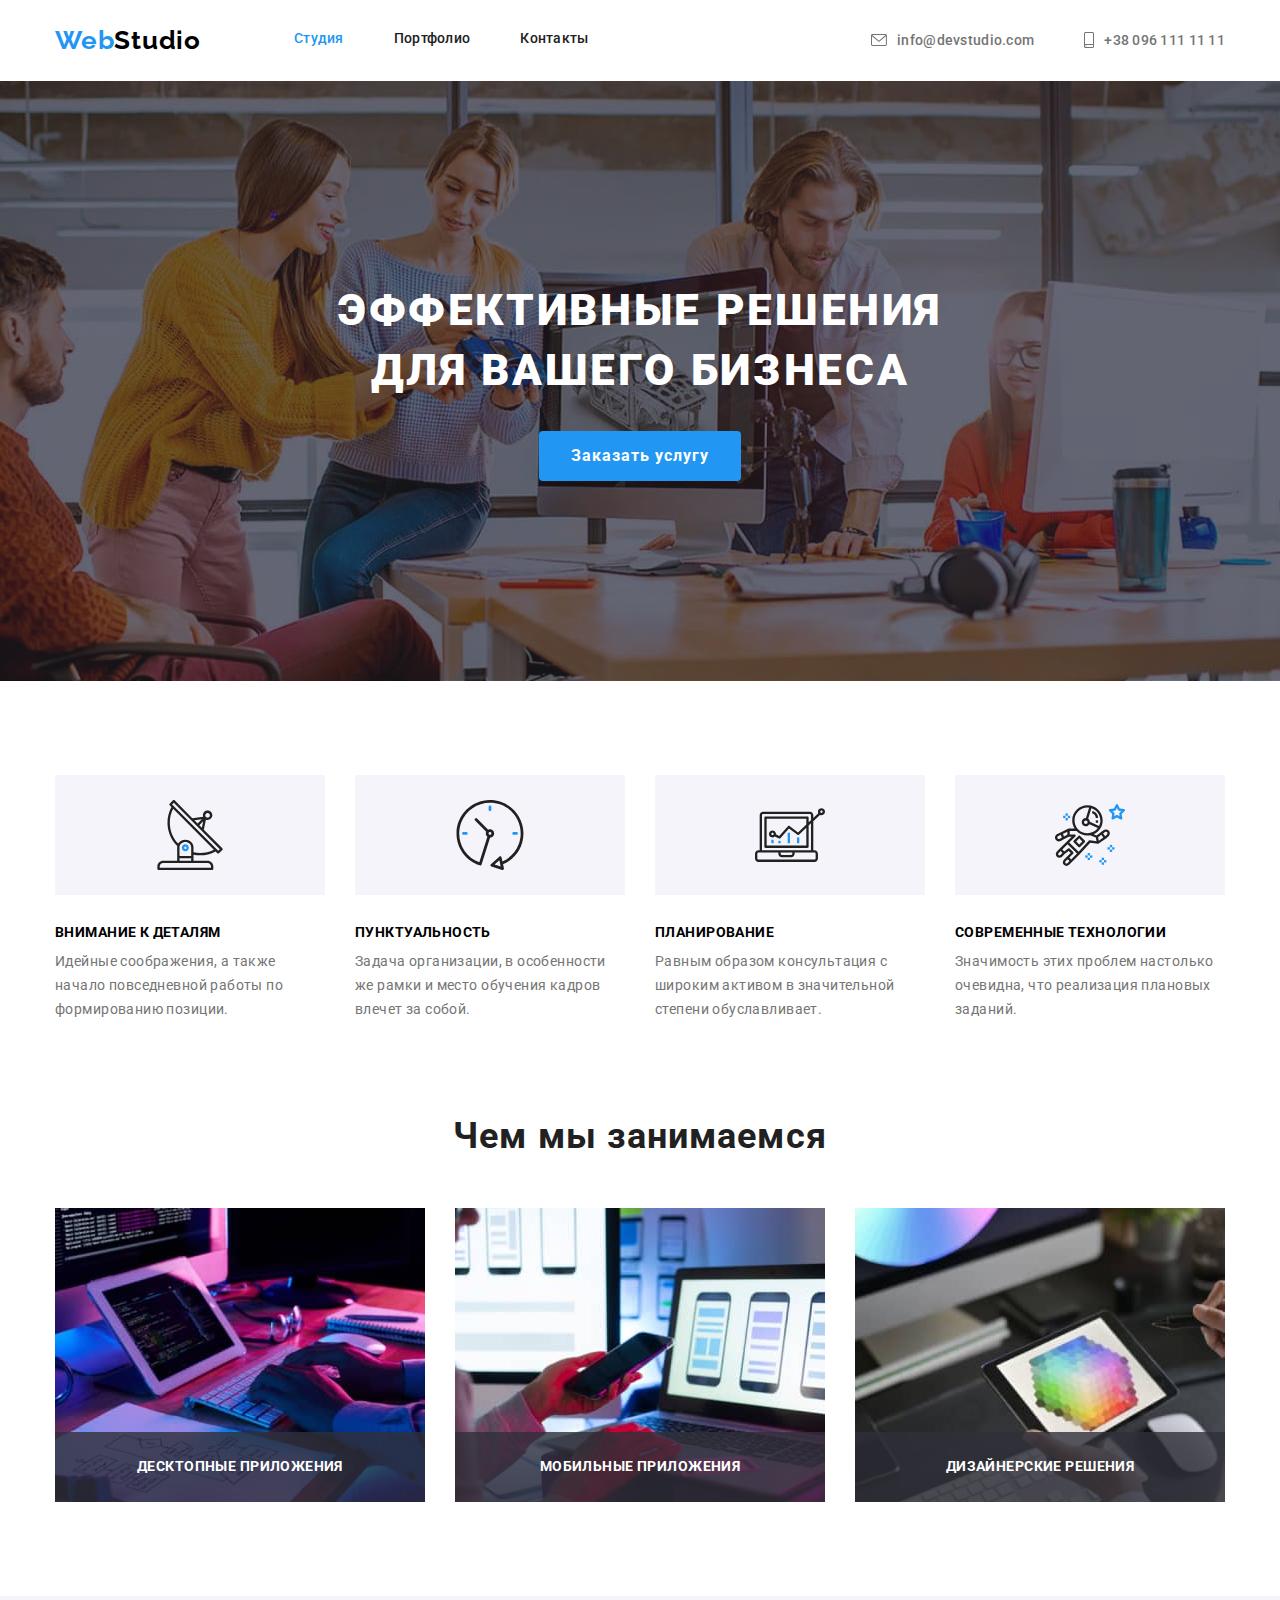
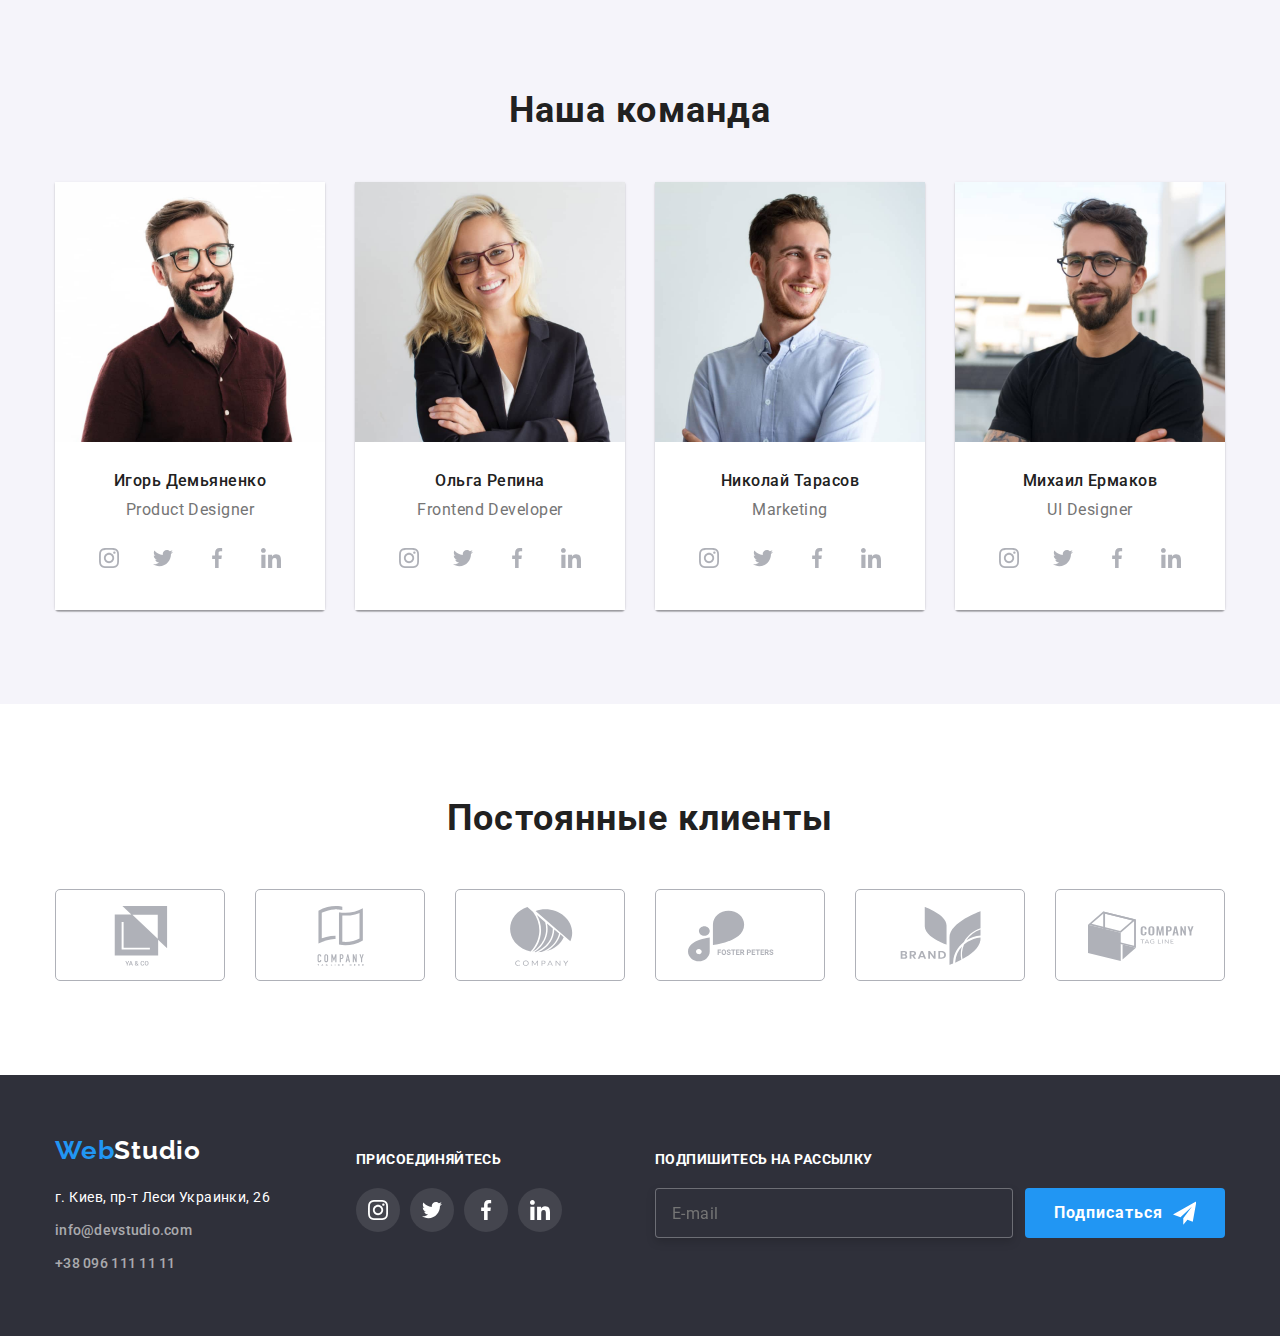
==== commit f05c2774: "BEM" ====
--- a/index.html
+++ b/index.html
@@ -38,7 +38,7 @@
           </ul>
         </nav>
         <div class="contacts">
-          <ul class="site_nav list">
+          <ul class="nav list">
             <li class="contacts__mail">
               <a href="mailto:info@devstudio.com" class="link contacts-center">
                 <svg class="contacts__mail_icon">
--- a/css/styles.css
+++ b/css/styles.css
@@ -101,7 +101,6 @@
 
 .contacts {
   margin-left: auto;
-  /* margin-bottom: 32px; */
 }
 
 .contacts-center {
@@ -141,7 +140,6 @@
 }
 
 .link {
-  display: inline-block;
   overflow: hidden;
   transition: color 250ms cubic-bezier(0.4, 0, 0.2, 1);
 }
@@ -597,18 +595,18 @@
 
 /* portfolio page */
 
-.portfolio {
+.port {
   padding-top: 94px;
   padding-bottom: 94px;
 }
 
-.port_buttons {
+.port-list {
   display: flex;
   justify-content: center;
   margin-bottom: 50px;
 }
 
-.port_buttons_item:not(:last-child) {
+.port-buttons__item:not(:last-child) {
   margin-right: 8px;
 }
 
@@ -644,14 +642,14 @@
   background-color: var(--blue);
 }
 
-.gal_list {
+.gal-list {
   display: flex;
   flex-wrap: wrap;
   margin-left: -30px;
   margin-bottom: -30px;
 }
 
-.gal_list_item {
+.gal-list__item {
   box-sizing: border-box;
   margin-left: 30px;
   margin-bottom: 30px;
@@ -661,24 +659,24 @@
   border-bottom: 1px solid #eeeeee;
 }
 
-.gal_list_link {
+.gal-list__link {
   text-decoration: none;
   transition: box-shadow 250ms cubic-bezier(0.4, 0, 0.2, 1);
 }
 
-.gal_list_link:hover,
-.gal_list_link:focus {
+.gal-list__link:hover,
+.gal-list__link:focus {
   transform: translatex(0);
   display: block;
   box-shadow: 0px 1px 1px rgba(0, 0, 0, 0.12), 0px 4px 4px rgba(0, 0, 0, 0.06),
     1px 4px 6px rgba(0, 0, 0, 0.16);
 }
 
-.gal_list_text {
+.gal-list__text {
   padding: 20px 24px;
 }
 
-.gal_header {
+.gal-list__header {
   font-style: normal;
   font-weight: 700;
   font-size: 16px;
@@ -687,7 +685,7 @@
   color: var(--dark_text);
 }
 
-.gal_sub_header {
+.gal-list__sub-header {
   font-style: normal;
   font-weight: 400;
   font-size: 16px;
@@ -696,17 +694,17 @@
   color: var(--grey);
 }
 
-.gal_image {
+.gal-list__image {
   position: relative;
   overflow: hidden;
 }
 
-.gal_list_link:hover .gal_overlay,
-.gal_list_link:focus .gal_overlay {
+.gal-list__link:hover .gal-list__overlay,
+.gal-list__link:focus .gal-list__overlay {
   transform: translatey(0);
 }
 
-.gal_overlay {
+.gal-list__overlay {
   position: absolute;
   top: 0;
   left: 0;
@@ -718,7 +716,7 @@
   transition: transform 250ms ease;
 }
 
-.gal_overlay > p {
+.gal-list__overlay > p {
   color: var(--white);
   font-family: Roboto;
   font-style: normal;
@@ -790,11 +788,13 @@
   height: 11px;
 }
 
-.order_form {
+.order-form {
   padding-top: 12px;
 }
 
 .order-form__header {
+  display: block;
+  margin-bottom: 12px;
   color: var(--dark_text);
   font-family: Roboto;
   font-style: normal;
@@ -904,7 +904,7 @@
   color: #2196f3;
 }
 
-.order_form .button {
+.order-form .button {
   display: block;
   width: 200px;
   height: 50px;
@@ -912,7 +912,7 @@
   transition: box-shadow 250ms cubic-bezier(0.4, 0, 0.2, 1);
 }
 
-.order_form .button:hover {
+.order-form .button:hover {
   background: #188ce8;
   box-shadow: 0px 4px 4px rgba(0, 0, 0, 0.15);
   border-radius: 4px;
